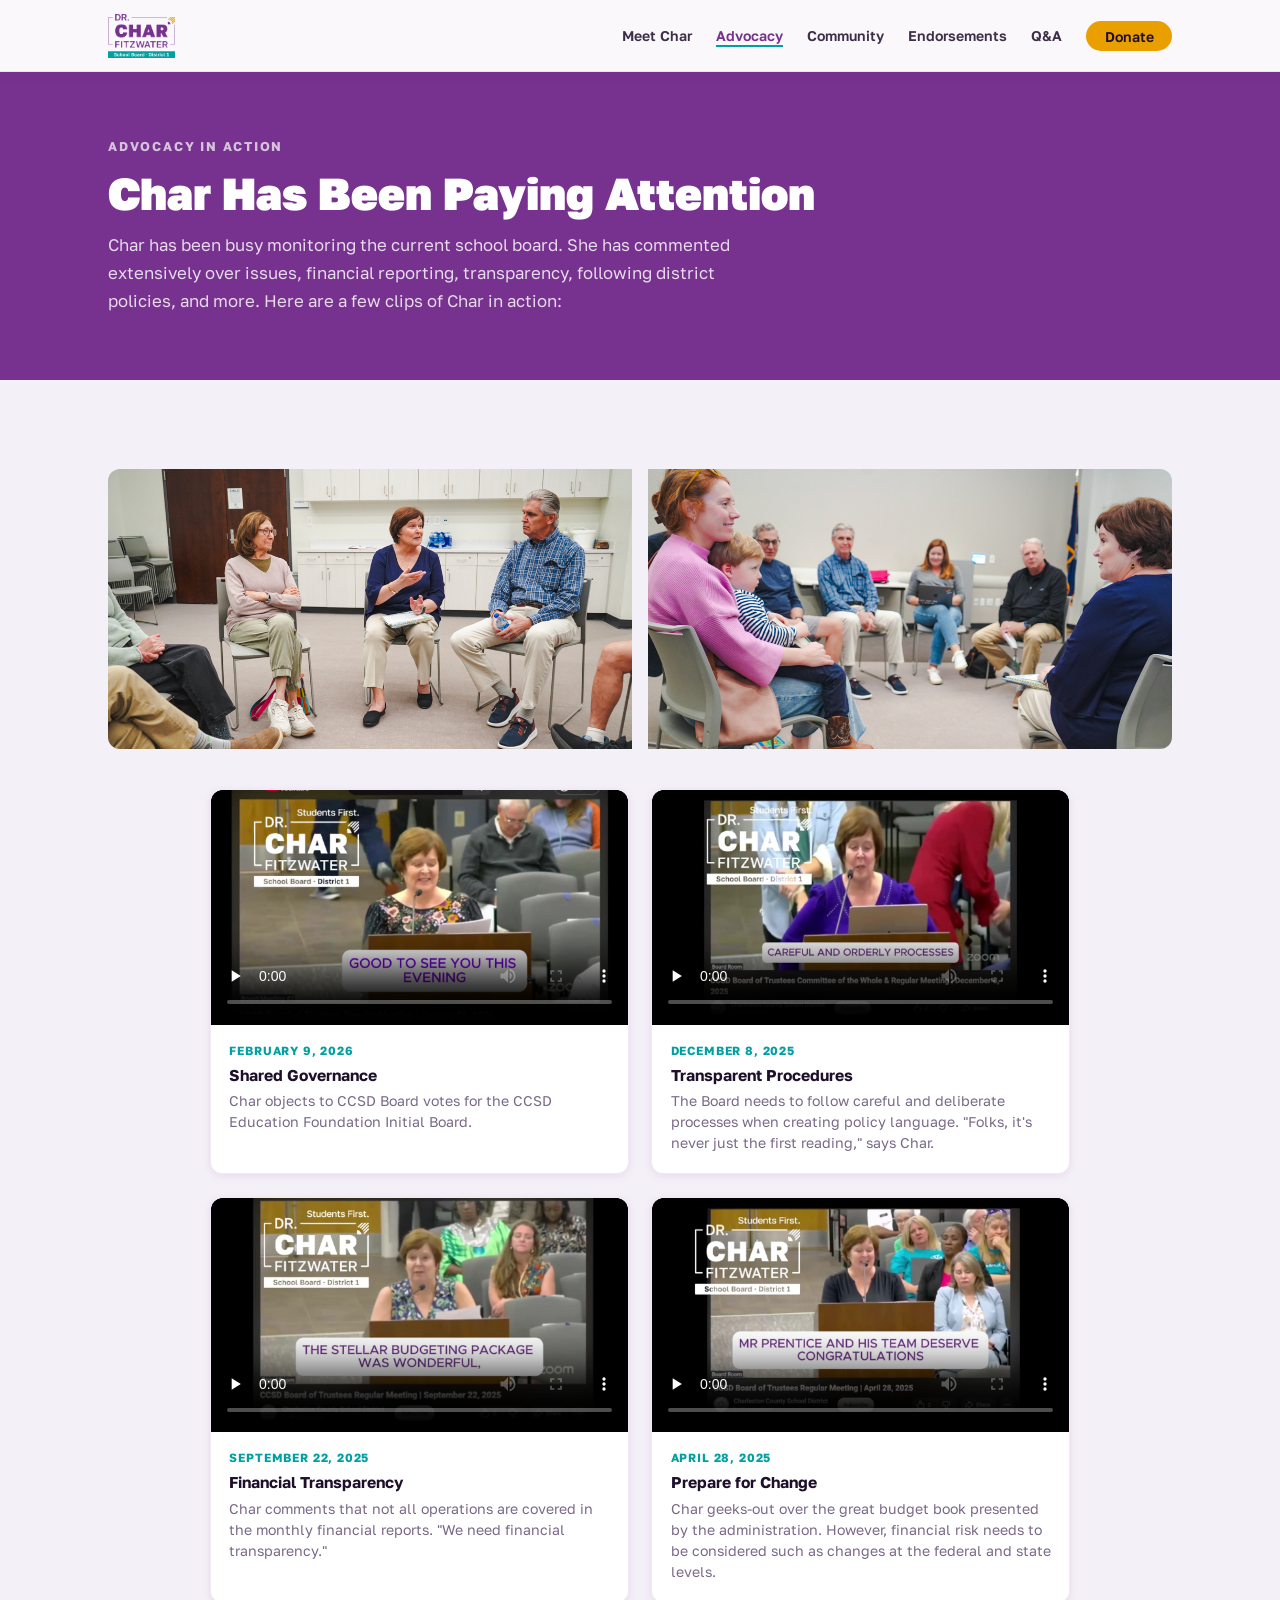
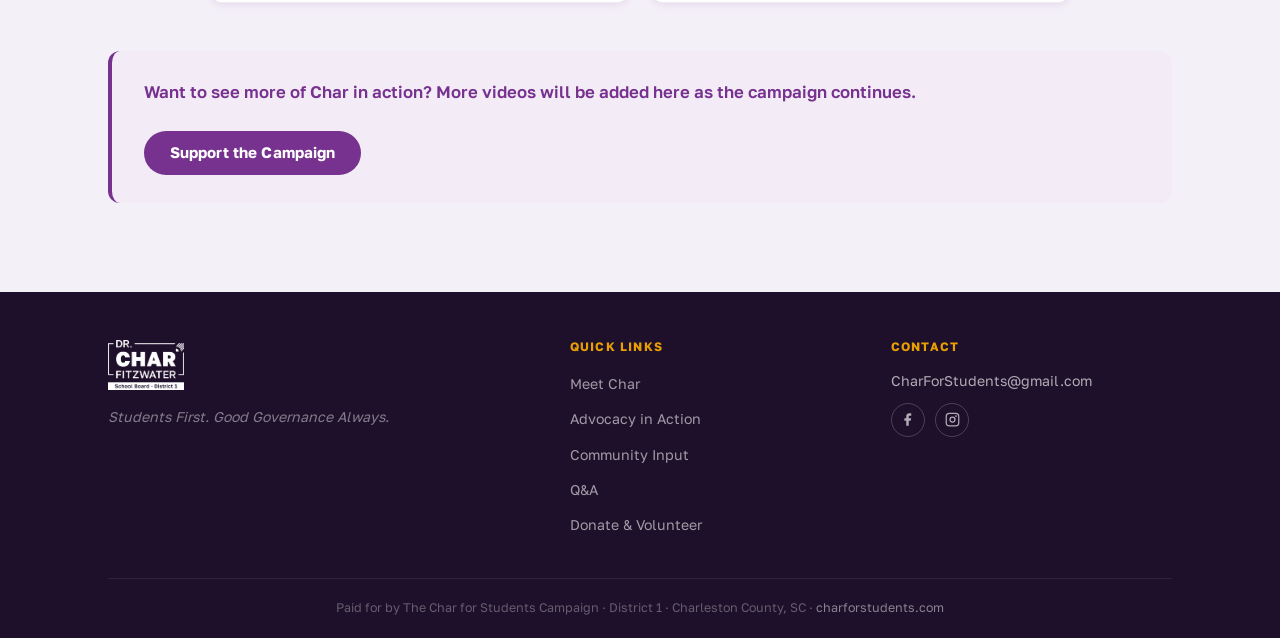
==== advocacy.html @ f9c02b59 "update" ====
<!DOCTYPE html>
<html lang="en">
<head>
  <meta charset="UTF-8">
  <meta name="viewport" content="width=device-width, initial-scale=1.0">
  <title>Advocacy in Action | Char Fitzwater for CCSD District 1</title>
  <meta name="description" content="Watch Char Fitzwater, Ph.D. advocate for good governance, financial transparency, and district policy at Charleston County School District board meetings. Video clips from 2025–2026.">
  <meta name="keywords" content="Char Fitzwater advocacy, CCSD school board meetings, Charleston County school board, school board governance, financial transparency CCSD">
  <meta name="author" content="Char Fitzwater for CCSD School Board">
  <meta name="robots" content="index, follow">
  <link rel="canonical" href="https://charforstudents.com/advocacy.html">

  <!-- Open Graph -->
  <meta property="og:type" content="website">
  <meta property="og:url" content="https://charforstudents.com/advocacy.html">
  <meta property="og:title" content="Advocacy in Action | Char Fitzwater for CCSD District 1">
  <meta property="og:description" content="Watch Char Fitzwater, Ph.D. advocate for good governance, financial transparency, and district policy at CCSD school board meetings.">
  <meta property="og:image" content="https://charforstudents.com/Assets/og-image.png">
  <meta property="og:image:width" content="1200">
  <meta property="og:image:height" content="630">
  <meta property="og:image:alt" content="Char Fitzwater, Ph.D. — Students First. Good Governance Always. CCSD District 1">
  <meta property="og:locale" content="en_US">
  <meta property="og:site_name" content="Char Fitzwater for CCSD School Board">

  <!-- Twitter Card -->
  <meta name="twitter:card" content="summary_large_image">
  <meta name="twitter:title" content="Advocacy in Action | Char Fitzwater for CCSD District 1">
  <meta name="twitter:description" content="Watch Char Fitzwater, Ph.D. advocate for good governance, financial transparency, and district policy at CCSD school board meetings.">
  <meta name="twitter:image" content="https://charforstudents.com/Assets/og-image.png">
  <meta name="twitter:image:alt" content="Char Fitzwater, Ph.D. — Students First. Good Governance Always. CCSD District 1">

  <link rel="icon" type="image/png" href="Assets/Char%20Fitzwater%20Logo%20Assets/For%20Digital/Icon%20Assets/Char%20Fitzwater-Icon-RGB.png">
  <link rel="apple-touch-icon" href="Assets/Char%20Fitzwater%20Logo%20Assets/For%20Digital/Icon%20Assets/Char%20Fitzwater-Icon-RGB.png">

  <link rel="preconnect" href="https://fonts.googleapis.com">
  <link rel="preconnect" href="https://fonts.gstatic.com" crossorigin>
  <link href="https://fonts.googleapis.com/css2?family=Golos+Text:wght@400;500;600;700;800;900&display=swap" rel="stylesheet">

  <link rel="stylesheet" href="css/styles.css?v=8">

  <!-- Structured Data: BreadcrumbList + Person reference + ItemList of advocacy events -->
  <script type="application/ld+json">
  {
    "@context": "https://schema.org",
    "@graph": [
      {
        "@type": "BreadcrumbList",
        "itemListElement": [
          {
            "@type": "ListItem",
            "position": 1,
            "name": "Home",
            "item": "https://charforstudents.com"
          },
          {
            "@type": "ListItem",
            "position": 2,
            "name": "Advocacy in Action",
            "item": "https://charforstudents.com/advocacy.html"
          }
        ]
      },
      {
        "@type": "WebPage",
        "@id": "https://charforstudents.com/advocacy.html",
        "url": "https://charforstudents.com/advocacy.html",
        "name": "Advocacy in Action | Char Fitzwater for CCSD District 1",
        "description": "Video clips of Char Fitzwater, Ph.D. advocating for good governance, financial transparency, and district policy at Charleston County School District board meetings.",
        "about": { "@id": "https://charforstudents.com/#char-fitzwater" },
        "isPartOf": { "@id": "https://charforstudents.com/#website" }
      },
      {
        "@type": "ItemList",
        "name": "Char Fitzwater's Advocacy at CCSD Board Meetings",
        "description": "A collection of Char Fitzwater's public comments and advocacy at Charleston County School District board meetings.",
        "numberOfItems": 4,
        "itemListElement": [
          {
            "@type": "ListItem",
            "position": 1,
            "item": {
              "@type": "Event",
              "name": "Shared Governance — CCSD Board Meeting",
              "description": "Char Fitzwater objects to CCSD Board votes for the CCSD Education Foundation Initial Board.",
              "startDate": "2026-02-09",
              "location": {
                "@type": "Place",
                "name": "Charleston County School District Board Meeting",
                "address": { "@type": "PostalAddress", "addressLocality": "Charleston", "addressRegion": "SC" }
              },
              "performer": { "@id": "https://charforstudents.com/#char-fitzwater" }
            }
          },
          {
            "@type": "ListItem",
            "position": 2,
            "item": {
              "@type": "Event",
              "name": "Follow Transparent Procedures — CCSD Board Meeting",
              "description": "Char Fitzwater addresses the Board on the need to follow careful and deliberate processes when creating policy language.",
              "startDate": "2025-12-08",
              "location": {
                "@type": "Place",
                "name": "Charleston County School District Board Meeting",
                "address": { "@type": "PostalAddress", "addressLocality": "Charleston", "addressRegion": "SC" }
              },
              "performer": { "@id": "https://charforstudents.com/#char-fitzwater" }
            }
          },
          {
            "@type": "ListItem",
            "position": 3,
            "item": {
              "@type": "Event",
              "name": "Financial Transparency — CCSD Board Meeting",
              "description": "Char Fitzwater comments that not all operations are covered in the monthly financial reports and calls for financial transparency.",
              "startDate": "2025-09-22",
              "location": {
                "@type": "Place",
                "name": "Charleston County School District Board Meeting",
                "address": { "@type": "PostalAddress", "addressLocality": "Charleston", "addressRegion": "SC" }
              },
              "performer": { "@id": "https://charforstudents.com/#char-fitzwater" }
            }
          },
          {
            "@type": "ListItem",
            "position": 4,
            "item": {
              "@type": "Event",
              "name": "Prepare for Change — CCSD Board Meeting",
              "description": "Char Fitzwater praises the budget book but flags financial risk from changes at the federal and state levels.",
              "startDate": "2025-04-28",
              "location": {
                "@type": "Place",
                "name": "Charleston County School District Board Meeting",
                "address": { "@type": "PostalAddress", "addressLocality": "Charleston", "addressRegion": "SC" }
              },
              "performer": { "@id": "https://charforstudents.com/#char-fitzwater" }
            }
          }
        ]
      }
    ]
  }
  </script>
</head>
<body>

  <!-- ======================================================
       NAVIGATION
  ====================================================== -->
  <nav id="navbar">
    <div class="nav-container">
      <a href="index.html" class="nav-logo">
        <img
          src="Assets/Char%20Fitzwater%20Logo%20Assets/For%20Digital/School%20Board%20Logo/Char%20Fitzwater-School%20Board%20Logo-RGB.png"
          alt="Char Fitzwater for School Board">
      </a>
      <button class="hamburger" id="hamburger" aria-label="Open navigation menu" aria-expanded="false">
        <span></span><span></span><span></span>
      </button>
      <ul class="nav-links" id="navLinks" role="list">
        <li><a href="index.html#meet-char">Meet Char</a></li>
        <li><a href="advocacy.html" class="nav-active">Advocacy</a></li>
        <li><a href="index.html#community">Community</a></li>
        <li><a href="endorsements.html">Endorsements</a></li>
        <li><a href="index.html#faq">Q&amp;A</a></li>
        <li><a href="index.html#donate" class="nav-donate-btn">Donate</a></li>
      </ul>
    </div>
  </nav>

  <main id="main-content">

  <!-- ======================================================
       PAGE HEADER
  ====================================================== -->
  <div class="page-header bg-purple">
    <div class="container">
      <p class="section-eyebrow eyebrow-light">Advocacy in Action</p>
      <h1 class="page-header-title">Char Has Been Paying Attention</h1>
      <p class="page-header-sub">Char has been busy monitoring the current school board. She has
        commented extensively over issues, financial reporting, transparency, following district
        policies, and more. Here are a few clips of Char in action:</p>
    </div>
  </div>

  <!-- ======================================================
       VIDEO GRID
  ====================================================== -->
  <section class="section bg-light">
    <div class="container">

      <!-- Community photo strip -->
      <div class="advocacy-photo-strip">
        <figure class="advocacy-photo">
          <img src="Assets/Char_Fitz_Library-46_websize.jpg"
            alt="Char Fitzwater speaking at a community listening session">
        </figure>
        <figure class="advocacy-photo">
          <img src="Assets/Char_Fitz_Library-2_websize.jpg"
            alt="Char Fitzwater listening to a parent and child at a community event">
        </figure>
      </div>

      <div class="video-grid video-grid-page video-grid-2col">

        <!-- Video 1 -->
        <div class="video-card">
          <video class="video-player"
            src="Assets/videos/shared-governance.mp4"
            poster="Assets/videos/shared-governance-thumb.jpg"
            controls preload="none">
            Your browser does not support the video tag.
          </video>
          <div class="video-info video-info-light">
            <span class="video-date">February 9, 2026</span>
            <h3>Shared Governance</h3>
            <p>Char objects to CCSD Board votes for the CCSD Education Foundation Initial Board.</p>
          </div>
        </div>

        <!-- Video 2 -->
        <div class="video-card">
          <video class="video-player"
            src="Assets/videos/transparent-procedures.mp4"
            poster="Assets/videos/transparent-procedures-thumb.jpg"
            controls preload="none">
            Your browser does not support the video tag.
          </video>
          <div class="video-info video-info-light">
            <span class="video-date">December 8, 2025</span>
            <h3>Transparent Procedures</h3>
            <p>The Board needs to follow careful and deliberate processes when creating policy
              language. "Folks, it's never just the first reading," says Char.</p>
          </div>
        </div>

        <!-- Video 3 -->
        <div class="video-card">
          <video class="video-player"
            src="Assets/videos/financial-transparency.mp4"
            poster="Assets/videos/financial-transparency-thumb.jpg"
            controls preload="none">
            Your browser does not support the video tag.
          </video>
          <div class="video-info video-info-light">
            <span class="video-date">September 22, 2025</span>
            <h3>Financial Transparency</h3>
            <p>Char comments that not all operations are covered in the monthly financial reports.
              "We need financial transparency."</p>
          </div>
        </div>

        <!-- Video 4 -->
        <div class="video-card">
          <video class="video-player"
            src="Assets/videos/prepare-for-change.mp4"
            poster="Assets/videos/prepare-for-change-thumb.jpg"
            controls preload="none">
            Your browser does not support the video tag.
          </video>
          <div class="video-info video-info-light">
            <span class="video-date">April 28, 2025</span>
            <h3>Prepare for Change</h3>
            <p>Char geeks-out over the great budget book presented by the administration. However,
              financial risk needs to be considered such as changes at the federal and state
              levels.</p>
          </div>
        </div>

      </div><!-- /.video-grid -->

      <div class="page-cta-strip">
        <p>Want to see more of Char in action? More videos will be added here as the campaign
          continues.</p>
        <a href="index.html#donate" class="btn btn-purple">Support the Campaign</a>
      </div>

    </div>
  </section>

  </main><!-- /#main-content -->

  <!-- ======================================================
       FOOTER
  ====================================================== -->
  <footer class="site-footer">
    <div class="container">
      <div class="footer-grid">
        <div class="footer-brand">
          <img
            src="Assets/Char%20Fitzwater%20Logo%20Assets/For%20Digital/School%20Board%20Logo/Char%20Fitzwater-School%20Board%20Logo-RGB-Reverse.png"
            alt="Char Fitzwater for School Board"
            class="footer-logo">
          <p class="footer-tagline">Students First. Good Governance Always.</p>
        </div>
        <nav class="footer-nav" aria-label="Footer navigation">
          <h4>Quick Links</h4>
          <ul role="list">
            <li><a href="index.html#meet-char">Meet Char</a></li>
            <li><a href="advocacy.html">Advocacy in Action</a></li>
            <li><a href="index.html#community">Community Input</a></li>
            <li><a href="index.html#faq">Q&amp;A</a></li>
            <li><a href="index.html#donate">Donate &amp; Volunteer</a></li>
          </ul>
        </nav>
        <div class="footer-contact">
          <h4>Contact</h4>
          <p><a href="mailto:CharForStudents@gmail.com">CharForStudents@gmail.com</a></p>
          <div class="social-row">
            <a href="https://www.facebook.com/CharFitzwaterForStudents"
              class="social-link" aria-label="Facebook" target="_blank" rel="noopener">
              <svg viewBox="0 0 24 24" fill="currentColor"><path d="M18 2h-3a5 5 0 00-5 5v3H7v4h3v8h4v-8h3l1-4h-4V7a1 1 0 011-1h3z"/></svg>
            </a>
            <a href="https://www.instagram.com/CharForStudents"
              class="social-link" aria-label="Instagram" target="_blank" rel="noopener">
              <svg viewBox="0 0 24 24" fill="none" stroke="currentColor" stroke-width="2"><rect x="2" y="2" width="20" height="20" rx="5"/><circle cx="12" cy="12" r="4"/><circle cx="17.5" cy="6.5" r=".5" fill="currentColor"/></svg>
            </a>
          </div>
        </div>
      </div>
      <div class="footer-legal">
        <p>Paid for by The Char for Students Campaign &middot; District 1 &middot;
          Charleston County, SC &middot;
          <a href="https://charforstudents.com">charforstudents.com</a></p>
      </div>
    </div>
  </footer>

  <script src="js/script.js?v=3" defer></script>
</body>
</html>
---- css/styles.css ----
/* ==========================================================================
   CHAR FITZWATER FOR CCSD SCHOOL BOARD — STYLESHEET
   Brand: Purple #76328e | Lavender #bd9bcd | Teal #00a0a2 | Gold #e99f00
   Font: Golos Text
   ========================================================================== */

/* --------------------------------------------------------------------------
   CSS Custom Properties
   -------------------------------------------------------------------------- */
:root {
  --purple:       #76328e;
  --purple-dark:  #55206e;
  --purple-light: #f3ecf7;
  --lavender:     #bd9bcd;
  --teal:         #00a0a2;
  --teal-dark:    #007e80;
  --teal-light:   #e6f7f7;
  --gold:         #e99f00;
  --gold-dark:    #c78600;
  --gold-light:   #fff8e6;
  --white:        #ffffff;
  --off-white:    #faf9fb;
  --light-gray:   #f4f0f8;
  --mid-gray:     #8a7a96;
  --text-dark:    #1e0f2a;
  --text-body:    #3d2e4a;
  --text-muted:   #7a6888;

  --font-main:   'Golos Text', system-ui, -apple-system, sans-serif;

  --nav-h:        72px;
  --radius-sm:    6px;
  --radius-md:    12px;
  --radius-lg:    20px;
  --shadow-sm:    0 2px 8px rgba(118, 50, 142, .10);
  --shadow-md:    0 6px 24px rgba(118, 50, 142, .14);
  --shadow-lg:    0 16px 48px rgba(118, 50, 142, .18);
  --transition:   .25s ease;
}

/* --------------------------------------------------------------------------
   Reset & Base
   -------------------------------------------------------------------------- */
*, *::before, *::after { box-sizing: border-box; margin: 0; padding: 0; }

html {
  scroll-behavior: smooth;
  scroll-padding-top: var(--nav-h);
}

body {
  font-family: var(--font-main);
  font-size: 17px;
  line-height: 1.65;
  color: var(--text-body);
  background: var(--white);
  -webkit-font-smoothing: antialiased;
}

img { display: block; max-width: 100%; height: auto; }
a { color: inherit; text-decoration: none; }
ul { list-style: none; }
button { cursor: pointer; border: none; background: none; font-family: inherit; }

/* --------------------------------------------------------------------------
   Typography
   -------------------------------------------------------------------------- */
h1, h2, h3, h4 {
  font-family: var(--font-main);
  color: var(--text-dark);
  line-height: 1.2;
  font-weight: 800;
}
h1 { font-size: clamp(2rem, 4.5vw, 3.2rem); }
h2 { font-size: clamp(1.7rem, 3vw, 2.4rem); font-weight: 700; }
h3 { font-size: 1.25rem; font-weight: 700; }
h4 { font-size: 1.05rem; font-weight: 700; }
p  { margin-bottom: .9rem; }
p:last-child { margin-bottom: 0; }

/* --------------------------------------------------------------------------
   Layout
   -------------------------------------------------------------------------- */
.container {
  max-width: 1160px;
  margin: 0 auto;
  padding: 0 clamp(20px, 4vw, 48px);
}
.container-narrow { max-width: 760px; }

.section { padding: clamp(60px, 7vw, 96px) 0; }
.bg-white  { background: var(--white); }
.bg-light  { background: var(--light-gray); }
.bg-purple { background: var(--purple); }
.bg-teal   { background: var(--teal); }

.section-eyebrow {
  font-size: .8rem;
  font-weight: 700;
  letter-spacing: .14em;
  text-transform: uppercase;
  color: var(--teal);
  margin-bottom: .6rem;
}
.eyebrow-light { color: rgba(255,255,255,.7); }

.section-title { margin-bottom: 1.1rem; }
.title-light   { color: var(--white); }

.section-intro {
  font-size: 1.05rem;
  color: var(--text-muted);
  max-width: 640px;
  margin-bottom: 2.5rem;
}
.intro-light { color: rgba(255,255,255,.8); }

/* --------------------------------------------------------------------------
   Buttons
   -------------------------------------------------------------------------- */
.btn {
  display: inline-block;
  padding: .7rem 1.6rem;
  border-radius: 50px;
  font-family: var(--font-main);
  font-size: .95rem;
  font-weight: 700;
  letter-spacing: .01em;
  transition: transform var(--transition), box-shadow var(--transition), background var(--transition);
  white-space: nowrap;
  line-height: 1.4;
}
.btn:hover { transform: translateY(-2px); box-shadow: var(--shadow-md); }
.btn:active { transform: translateY(0); }

.btn-purple { background: var(--purple); color: var(--white); }
.btn-purple:hover { background: var(--purple-dark); }
.btn-teal   { background: var(--teal); color: var(--white); }
.btn-teal:hover { background: var(--teal-dark); }
.btn-gold   { background: var(--gold); color: var(--text-dark); }
.btn-gold:hover { background: var(--gold-dark); color: var(--white); }
.btn-lg     { padding: .85rem 2rem; font-size: 1rem; }
.btn-full   { width: 100%; text-align: center; }

/* --------------------------------------------------------------------------
   Navigation
   -------------------------------------------------------------------------- */
#navbar {
  position: fixed;
  top: 0; left: 0; right: 0;
  z-index: 1000;
  height: var(--nav-h);
  background: rgba(255,255,255,.97);
  backdrop-filter: blur(8px);
  border-bottom: 1px solid rgba(118, 50, 142, .1);
  box-shadow: 0 2px 16px rgba(118, 50, 142, .06);
  transition: box-shadow var(--transition);
}
#navbar.scrolled { box-shadow: 0 4px 24px rgba(118, 50, 142, .14); }

.nav-container {
  max-width: 1160px;
  margin: 0 auto;
  padding: 0 clamp(20px, 4vw, 48px);
  height: 100%;
  display: flex;
  align-items: center;
  justify-content: space-between;
  gap: 1rem;
}
.nav-logo img { height: 44px; width: auto; }

.nav-links {
  display: flex;
  align-items: center;
  gap: 1.5rem;
}
.nav-links li a {
  font-size: .88rem;
  font-weight: 600;
  color: var(--text-body);
  transition: color var(--transition);
  position: relative;
}
.nav-links li a::after {
  content: '';
  position: absolute;
  bottom: -3px; left: 0; right: 0;
  height: 2px;
  background: var(--teal);
  transform: scaleX(0);
  transition: transform var(--transition);
}
.nav-links li a:hover, .nav-active { color: var(--purple) !important; }
.nav-links li a:hover::after, .nav-active::after { transform: scaleX(1) !important; }

.nav-donate-btn {
  background: var(--gold);
  color: var(--text-dark) !important;
  padding: .42rem 1.15rem;
  border-radius: 50px;
  font-weight: 700;
}
.nav-donate-btn::after { display: none !important; }
.nav-donate-btn:hover { background: var(--gold-dark) !important; color: var(--white) !important; }

/* Hamburger */
.hamburger {
  display: none;
  flex-direction: column;
  gap: 5px;
  width: 32px; padding: 4px;
}
.hamburger span {
  display: block; height: 2px;
  background: var(--purple); border-radius: 2px;
  transition: transform var(--transition), opacity var(--transition);
}
.hamburger[aria-expanded="true"] span:nth-child(1) { transform: translateY(7px) rotate(45deg); }
.hamburger[aria-expanded="true"] span:nth-child(2) { opacity: 0; }
.hamburger[aria-expanded="true"] span:nth-child(3) { transform: translateY(-7px) rotate(-45deg); }

/* --------------------------------------------------------------------------
   Hero
   -------------------------------------------------------------------------- */
.hero {
  min-height: 100svh;
  padding-top: var(--nav-h);
  background: var(--purple);
  background-image:
    radial-gradient(ellipse 70% 60% at 78% 55%, rgba(0,160,162,.22) 0%, transparent 60%),
    radial-gradient(ellipse 45% 70% at 5% 80%, rgba(233,159,0,.1) 0%, transparent 50%);
  display: flex;
  flex-direction: column;
  position: relative;
  overflow: hidden;
}

.hero-inner {
  flex: 1;
  max-width: 1160px;
  margin: 0 auto;
  padding: clamp(48px, 7vw, 80px) clamp(20px, 4vw, 48px);
  width: 100%;
  display: grid;
  grid-template-columns: 1fr minmax(280px, 400px);
  gap: clamp(36px, 5vw, 72px);
  align-items: center;
}

.hero-eyebrow {
  font-size: .78rem;
  font-weight: 700;
  letter-spacing: .14em;
  text-transform: uppercase;
  color: var(--gold);
  margin-bottom: .9rem;
}

.hero-name {
  color: var(--white);
  font-size: clamp(2.2rem, 4.5vw, 3.6rem);
  font-weight: 900;
  margin-bottom: .5rem;
  line-height: 1.1;
}

.hero-tagline {
  font-size: clamp(1rem, 2vw, 1.25rem);
  font-weight: 600;
  color: var(--lavender);
  margin-bottom: 1.75rem;
  letter-spacing: .01em;
}

/* Hero pillars — proper bullet list */
.hero-pillars {
  display: flex;
  flex-direction: column;
  gap: .65rem;
  margin-bottom: 2rem;
}
.hero-pillars li {
  display: flex;
  align-items: flex-start;
  gap: .65rem;
  font-size: .97rem;
  font-weight: 500;
  color: rgba(255,255,255,.9);
  line-height: 1.4;
}
.pillar-icon {
  flex-shrink: 0;
  width: 20px; height: 20px;
  margin-top: 1px;
  color: var(--gold);
}
.pillar-icon svg { width: 100%; height: 100%; }

.hero-ctas { display: flex; gap: 1rem; flex-wrap: wrap; }

/* Hero photo */
.hero-photo-wrap {
  position: relative;
  display: flex;
  align-items: flex-end;
  justify-content: center;
}
.hero-photo-frame {
  position: relative;
  z-index: 1;
  width: 100%;
  max-width: 360px;
  border-radius: var(--radius-lg);
  overflow: hidden;
  border: 3px solid rgba(255,255,255,.18);
  box-shadow: var(--shadow-lg);
}
.hero-photo-frame img {
  width: 100%;
  object-fit: cover;
  display: block;
}
.hero-icon-accent {
  position: absolute;
  bottom: -16px; right: -16px;
  width: 80px; height: 80px;
  z-index: 2;
  opacity: .85;
  filter: drop-shadow(0 4px 12px rgba(0,0,0,.3));
}
.hero-icon-accent img { width: 100%; height: 100%; object-fit: contain; }

/* Scroll hint */
.hero-scroll {
  display: flex;
  align-items: center;
  justify-content: center;
  padding: 1.25rem;
  color: rgba(255,255,255,.35);
  transition: color var(--transition);
  animation: bounce 2.5s ease-in-out infinite;
}
.hero-scroll:hover { color: rgba(255,255,255,.7); }
@keyframes bounce {
  0%, 100% { transform: translateY(0); }
  50%       { transform: translateY(6px); }
}

/* --------------------------------------------------------------------------
   Meet Char
   -------------------------------------------------------------------------- */
.meet-grid {
  display: grid;
  grid-template-columns: 360px 1fr;
  gap: clamp(28px, 4vw, 60px);
  align-items: start;
  margin-top: 2.5rem;
}

.meet-photos {
  display: flex;
  flex-direction: column;
  gap: 1rem;
  position: sticky;
  top: calc(var(--nav-h) + 20px);
}
.photo-main img, .photo-secondary img {
  width: 100%;
  border-radius: var(--radius-md);
  object-fit: cover;
  box-shadow: var(--shadow-md);
}
.photo-main figcaption {
  margin-top: .5rem;
  font-size: .84rem;
  color: var(--text-muted);
  font-style: italic;
  line-height: 1.45;
}
.photo-secondary img { max-height: 220px; }

.meet-bio { display: flex; flex-direction: column; gap: 2rem; }

.bio-block h3 {
  color: var(--purple);
  margin-bottom: .75rem;
  font-size: 1.15rem;
}
.bio-block p { color: var(--text-body); }

/* Credential cards */
.cred-grid { display: flex; flex-direction: column; gap: 1rem; }
.cred-card {
  background: var(--white);
  border-radius: var(--radius-md);
  padding: 1.4rem 1.5rem;
  display: grid;
  grid-template-columns: 44px 1fr;
  gap: .75rem 1rem;
  align-items: start;
  box-shadow: var(--shadow-sm);
  border-left: 3px solid var(--lavender);
  transition: box-shadow var(--transition), transform var(--transition);
}
.cred-card:hover { box-shadow: var(--shadow-md); transform: translateX(3px); }
.cred-icon { width: 44px; }
.cred-icon svg { width: 44px; height: 44px; }
.cred-card h4 { color: var(--purple); margin-bottom: .3rem; font-size: 1rem; }
.cred-card p  { font-size: .92rem; color: var(--text-body); line-height: 1.6; }

/* Stat callouts (left column of Meet Char) */
.meet-stats {
  display: flex;
  flex-direction: column;
  gap: .75rem;
  margin-top: 1.25rem;
}
.stat-pill {
  display: flex;
  align-items: center;
  gap: .75rem;
  background: var(--white);
  border-radius: 10px;
  padding: .7rem 1rem;
  box-shadow: var(--shadow-sm);
  border-left: 3px solid var(--gold);
}
.stat-pill .stat-num {
  font-size: 1.4rem;
  font-weight: 900;
  color: var(--purple);
  line-height: 1;
  white-space: nowrap;
}
.stat-pill .stat-label {
  font-size: .83rem;
  color: var(--text-body);
  line-height: 1.35;
}

/* Compact credential cards (bullet-point version) */
.cred-card-compact {
  background: var(--white);
  border-radius: var(--radius-md);
  padding: 1.25rem 1.4rem;
  display: grid;
  grid-template-columns: 38px 1fr;
  gap: .6rem 1rem;
  align-items: start;
  box-shadow: var(--shadow-sm);
  border-left: 3px solid var(--lavender);
  transition: box-shadow var(--transition), transform var(--transition);
}
.cred-card-compact:hover { box-shadow: var(--shadow-md); transform: translateX(3px); }
.cred-icon-sm { width: 38px; }
.cred-icon-sm svg { width: 38px; height: 38px; }
.cred-card-compact h4 { color: var(--purple); margin-bottom: .45rem; font-size: 1rem; }
.cred-card-compact ul {
  list-style: none;
  display: flex;
  flex-direction: column;
  gap: .3rem;
}
.cred-card-compact ul li {
  font-size: .88rem;
  color: var(--text-body);
  line-height: 1.45;
  padding-left: 1rem;
  position: relative;
}
.cred-card-compact ul li::before {
  content: '·';
  position: absolute;
  left: 0;
  color: var(--lavender);
  font-weight: 900;
}

/* Bold label above credential cards */
.cred-section-label {
  color: var(--purple);
  font-weight: 700;
  font-size: 1.1rem;
  margin-bottom: -1.25rem; /* counteracts meet-bio flex gap to keep label snug above cards */
}

/* Skills CTA block */
.skills-cta-block {
  background: var(--purple-light);
  border-radius: var(--radius-md);
  padding: 1.5rem 1.75rem;
  border-left: 4px solid var(--purple);
  display: flex;
  align-items: center;
  justify-content: space-between;
  gap: 1.5rem;
  flex-wrap: wrap;
}
.skills-cta-block p {
  font-size: 1.05rem;
  font-weight: 600;
  color: var(--purple);
  margin: 0;
}

/* --------------------------------------------------------------------------
   Community Input
   -------------------------------------------------------------------------- */
.survey-box {
  background: var(--white);
  border-radius: var(--radius-lg);
  padding: clamp(24px, 3.5vw, 44px);
  box-shadow: var(--shadow-md);
  display: grid;
  grid-template-columns: 1fr auto;
  gap: 2rem;
  align-items: center;
  margin-bottom: 3rem;
  border-top: 4px solid var(--teal);
}
.survey-text h3 { color: var(--purple); margin-bottom: .55rem; }
.survey-text p  { margin-bottom: 1.2rem; color: var(--text-body); }
.survey-note    { font-size: .82rem; color: var(--text-muted); margin-top: .4rem; font-style: italic; }
.survey-graphic { width: 180px; flex-shrink: 0; }
.survey-graphic img {
  width: 180px;
  height: 240px;
  object-fit: cover;
  object-position: top center;
  border-radius: var(--radius-md);
  box-shadow: var(--shadow-md);
}

/* Community event photo strip */
.community-photo-strip {
  display: grid;
  grid-template-columns: repeat(3, 1fr);
  gap: 1rem;
  margin-top: 2.5rem;
}
.community-photo img {
  width: 100%;
  height: 210px;
  object-fit: cover;
  object-position: center;
  border-radius: var(--radius-md);
  box-shadow: var(--shadow-sm);
  display: block;
}

/* Advocacy page photo strip */
.advocacy-photo-strip {
  display: grid;
  grid-template-columns: 1fr 1fr;
  gap: 1rem;
  margin-bottom: 2.5rem;
  border-radius: var(--radius-md);
  overflow: hidden;
}
.advocacy-photo { margin: 0; }
.advocacy-photo img {
  width: 100%;
  height: 280px;
  object-fit: cover;
  object-position: center 30%;
  display: block;
}

/* 2-column constrained grid for advocacy page (4 cards) */
.video-grid-2col {
  grid-template-columns: repeat(2, 1fr);
  max-width: 860px;
  margin-left: auto;
  margin-right: auto;
}

.testimonials-heading {
  font-size: .82rem;
  font-weight: 700;
  letter-spacing: .1em;
  text-transform: uppercase;
  color: var(--text-muted);
  margin-bottom: 1.1rem;
}
.testimonials-grid {
  display: grid;
  grid-template-columns: repeat(auto-fill, minmax(240px, 1fr));
  gap: 1.1rem;
}
.testimonial-card {
  background: var(--white);
  border-radius: var(--radius-md);
  padding: 1.4rem;
  box-shadow: var(--shadow-sm);
}
.testimonial-card.is-placeholder {
  background: var(--off-white);
  border: 1.5px dashed var(--lavender);
}
.quote-mark { width: 24px; height: auto; display: block; margin-bottom: .65rem; opacity: .45; }
.testimonial-card p { font-size: .93rem; color: var(--text-body); margin-bottom: .65rem; }
.testimonial-attr { font-size: .8rem; font-weight: 700; color: var(--text-muted); margin-bottom: 0 !important; }

/* --------------------------------------------------------------------------
   Donate & Volunteer
   -------------------------------------------------------------------------- */
.donate-grid {
  display: grid;
  grid-template-columns: 1fr 1fr;
  gap: 1.5rem;
  margin-bottom: 1.75rem;
}
.action-card {
  background: var(--white);
  border-radius: var(--radius-md);
  padding: 1.75rem;
  box-shadow: var(--shadow-sm);
}
.action-card h3 { color: var(--purple); margin-bottom: .5rem; }
.action-card > p { color: var(--text-body); margin-bottom: 1.4rem; }
.donate-card    { border-top: 4px solid var(--gold); }
.donate-disclaimer {
  margin-top: 1rem;
  font-size: .78rem;
  color: var(--text-muted);
  line-height: 1.5;
  text-align: center;
}
.volunteer-card { border-top: 4px solid var(--teal); }

.fundhero-embed {
  /* Live embed — no decorative border needed */
  border-radius: var(--radius-sm);
  overflow: hidden;
}
.fundhero-embed iframe {
  display: block;
  width: 100%;
}
.cc-form-embed {
  background: var(--teal-light);
  border: 1.5px dashed var(--teal);
  border-radius: var(--radius-sm);
  padding: 1.5rem;
  text-align: center;
}
.embed-placeholder-note { font-size: .84rem; color: var(--text-muted); margin-bottom: 1rem; }
.embed-placeholder-note code { background: rgba(0,0,0,.06); padding: .1rem .3rem; border-radius: 3px; }

/* Placeholder form styles (will be replaced by CC embed) */
.campaign-form { display: flex; flex-direction: column; gap: .85rem; }
.form-row { display: flex; flex-direction: column; gap: .3rem; }
.form-row label { font-size: .86rem; font-weight: 700; color: var(--text-dark); }
.optional { font-weight: 400; color: var(--text-muted); }
.form-row input, .form-row textarea {
  padding: .65rem .9rem;
  border: 1.5px solid rgba(118, 50, 142, .2);
  border-radius: var(--radius-sm);
  font-family: var(--font-main);
  font-size: .93rem;
  color: var(--text-dark);
  background: var(--white);
  transition: border-color var(--transition), box-shadow var(--transition);
  resize: vertical;
}
.form-row input:focus, .form-row textarea:focus {
  outline: none;
  border-color: var(--purple);
  box-shadow: 0 0 0 3px rgba(118, 50, 142, .1);
}
.form-row textarea { min-height: 80px; }

/* Email strip */
.email-strip {
  background: rgba(255,255,255,.1);
  border: 1px solid rgba(255,255,255,.2);
  border-radius: var(--radius-md);
  padding: 1rem 1.5rem;
  display: flex;
  flex-direction: column;
  align-items: center;
  text-align: center;
  gap: 0.75rem;
}
.email-strip-text h3 { color: var(--white); margin-bottom: .2rem; font-size: 1.1rem; }
.email-strip-text p  { color: rgba(255,255,255,.7); font-size: .93rem; }
.email-strip-form {
  display: flex;
  gap: .65rem;
  flex-wrap: wrap;
  flex: 1;
  min-width: 260px;
}
.email-strip-form input {
  flex: 1; min-width: 200px;
  padding: .65rem 1rem;
  border: 1.5px solid rgba(255,255,255,.25);
  border-radius: 50px;
  font-family: var(--font-main);
  font-size: .93rem;
  color: var(--text-dark);
  background: var(--white);
  transition: border-color var(--transition), box-shadow var(--transition);
}
.email-strip-form input:focus {
  outline: none;
  border-color: var(--gold);
  box-shadow: 0 0 0 3px rgba(233,159,0,.2);
}

/* --------------------------------------------------------------------------
   Q&A Accordion
   -------------------------------------------------------------------------- */
.accordion { display: flex; flex-direction: column; gap: .65rem; margin-top: 1.75rem; }
.accordion-item {
  border: 1.5px solid rgba(118, 50, 142, .15);
  border-radius: var(--radius-md);
  background: var(--white);
  overflow: hidden;
  transition: border-color var(--transition), box-shadow var(--transition);
}
.accordion-item:has(.accordion-btn[aria-expanded="true"]) {
  border-color: var(--purple);
  box-shadow: var(--shadow-sm);
}
.accordion-btn {
  width: 100%;
  display: flex;
  justify-content: space-between;
  align-items: center;
  gap: 1rem;
  padding: 1.15rem 1.4rem;
  text-align: left;
  font-size: .97rem;
  font-weight: 700;
  color: var(--text-dark);
  background: var(--white);
  transition: background var(--transition), color var(--transition);
}
.accordion-btn:hover { background: var(--purple-light); color: var(--purple); }
.accordion-btn[aria-expanded="true"] { background: var(--purple); color: var(--white); }

.acc-icon {
  flex-shrink: 0;
  width: 22px; height: 22px;
  border-radius: 50%;
  border: 2px solid currentColor;
  display: flex; align-items: center; justify-content: center;
  font-size: .85rem;
  transition: transform var(--transition);
}
.acc-icon::before { content: '+'; line-height: 1; }
.accordion-btn[aria-expanded="true"] .acc-icon { transform: rotate(45deg); }

.accordion-panel {
  padding: 1.2rem 1.4rem 1.4rem;
  color: var(--text-body);
  line-height: 1.7;
  border-top: 1px solid rgba(118, 50, 142, .08);
}
.accordion-panel p + p { margin-top: .7rem; }
.accordion-panel[hidden] { display: none; }

/* --------------------------------------------------------------------------
   Page Header (inner pages)
   -------------------------------------------------------------------------- */
.page-header {
  padding-top: calc(var(--nav-h) + clamp(40px, 5vw, 64px));
  padding-bottom: clamp(40px, 5vw, 64px);
}
.page-header-title {
  color: var(--white);
  font-size: clamp(1.8rem, 3.5vw, 2.8rem);
  font-weight: 900;
  margin-bottom: .75rem;
}
.page-header-sub {
  color: rgba(255,255,255,.82);
  font-size: 1.05rem;
  max-width: 660px;
  line-height: 1.65;
}

/* --------------------------------------------------------------------------
   Video Grid (shared across home & advocacy page)
   -------------------------------------------------------------------------- */
.video-grid {
  display: grid;
  grid-template-columns: repeat(auto-fill, minmax(280px, 1fr));
  gap: 1.4rem;
}
.video-player {
  width: 100%;
  display: block;
  background: #000;
  border-radius: var(--radius-md) var(--radius-md) 0 0;
}
.video-grid-page {
  /* On the dedicated advocacy page, cards have light backgrounds */
}

.video-card {
  background: rgba(255,255,255,.06);
  border: 1px solid rgba(255,255,255,.12);
  border-radius: var(--radius-md);
  overflow: hidden;
  transition: transform var(--transition), box-shadow var(--transition), background var(--transition);
}
/* Light-background version for advocacy.html */
.video-grid-page .video-card {
  background: var(--white);
  border: 1px solid rgba(118, 50, 142, .1);
  box-shadow: var(--shadow-sm);
}
.video-card:hover { transform: translateY(-4px); box-shadow: var(--shadow-md); }
.video-grid-page .video-card:hover { box-shadow: var(--shadow-md); }

.video-thumb {
  position: relative;
  aspect-ratio: 16 / 9;
  overflow: hidden;
  background: var(--purple-dark);
}
.video-thumb-img { width: 100%; height: 100%; object-fit: cover; filter: brightness(.7); }
.video-thumb-placeholder { background: linear-gradient(135deg, var(--purple-dark), #3a1a56); }
.video-grid-page .video-thumb-placeholder { background: linear-gradient(135deg, #ede5f4, #c9b0dc); }

.video-overlay {
  position: absolute; inset: 0;
  display: flex; flex-direction: column;
  align-items: center; justify-content: center;
  gap: .55rem;
}
.play-btn {
  width: 50px; height: 50px;
  background: rgba(233,159,0,.9);
  border-radius: 50%;
  display: flex; align-items: center; justify-content: center;
  transition: transform var(--transition), background var(--transition);
}
.play-btn svg { width: 20px; height: 20px; fill: #fff; margin-left: 3px; }
.video-card:hover .play-btn { transform: scale(1.08); background: var(--gold); }
.video-badge {
  background: rgba(0,0,0,.5);
  color: rgba(255,255,255,.8);
  font-size: .73rem;
  font-weight: 700;
  padding: .18rem .6rem;
  border-radius: 50px;
  letter-spacing: .04em;
}

.video-info { padding: 1rem 1.15rem 1.25rem; }
.video-info-light .video-date { color: var(--teal); }
.video-date {
  font-size: .74rem;
  font-weight: 700;
  letter-spacing: .07em;
  text-transform: uppercase;
  color: var(--gold);
  display: block;
  margin-bottom: .35rem;
}
.video-info h3, .video-info h4 {
  font-size: .98rem;
  margin-bottom: .35rem;
}
.video-info h3 { color: var(--text-dark); }
.video-info h4 { color: var(--white); }
.video-info p { font-size: .88rem; line-height: 1.5; }
.video-info-light p { color: var(--text-muted); }
.video-info:not(.video-info-light) p { color: rgba(255,255,255,.72); }

/* --------------------------------------------------------------------------
   Endorsements page
   -------------------------------------------------------------------------- */
.endorsements-section-title {
  font-size: 1.05rem;
  font-weight: 700;
  letter-spacing: .08em;
  text-transform: uppercase;
  color: var(--text-muted);
  margin-bottom: 1.25rem;
}
.endorsement-quotes-grid {
  display: grid;
  grid-template-columns: repeat(auto-fill, minmax(260px, 1fr));
  gap: 1.25rem;
  margin-bottom: 0;
}
.endorsement-quote-card {
  background: var(--white);
  border-radius: var(--radius-md);
  padding: 1.6rem;
  box-shadow: var(--shadow-sm);
  display: flex;
  flex-direction: column;
  gap: .5rem;
}
.endorsement-quote-card.is-placeholder {
  border: 1.5px dashed var(--lavender);
  background: var(--off-white);
}
.endorsement-quote-text {
  font-size: 1rem;
  color: var(--text-body);
  line-height: 1.6;
  font-style: italic;
  flex: 1;
}
.endorser-info { margin-top: auto; padding-top: .75rem; border-top: 1px solid var(--light-gray); }
.endorser-name { font-weight: 700; color: var(--purple); font-size: .95rem; margin-bottom: .1rem; }
.endorser-role { font-size: .82rem; color: var(--text-muted); }

/* --------------------------------------------------------------------------
   Page CTA strip
   -------------------------------------------------------------------------- */
.page-cta-strip {
  margin-top: 3rem;
  background: var(--purple-light);
  border-radius: var(--radius-md);
  padding: 1.75rem 2rem;
  display: flex;
  align-items: center;
  justify-content: space-between;
  gap: 1.5rem;
  flex-wrap: wrap;
  border-left: 4px solid var(--purple);
}
.page-cta-strip p { font-size: 1.05rem; font-weight: 600; color: var(--purple); margin: 0; }

/* --------------------------------------------------------------------------
   Footer
   -------------------------------------------------------------------------- */
.site-footer {
  background: var(--text-dark);
  color: rgba(255,255,255,.7);
  padding: 3rem 0 0;
}
.footer-grid {
  display: grid;
  grid-template-columns: 1.5fr 1fr 1fr;
  gap: 2.5rem;
  padding-bottom: 2.5rem;
  border-bottom: 1px solid rgba(255,255,255,.08);
}
.footer-logo {
  height: 50px; width: auto;
  margin-bottom: .9rem;
  filter: brightness(0) invert(1);
}
.footer-tagline { font-size: .88rem; font-style: italic; color: rgba(255,255,255,.45); }

.footer-nav h4, .footer-contact h4 {
  font-size: .76rem;
  font-weight: 700;
  letter-spacing: .1em;
  text-transform: uppercase;
  color: var(--gold);
  margin-bottom: .9rem;
}
.footer-nav ul { display: flex; flex-direction: column; gap: .45rem; }
.footer-nav ul li a { font-size: .88rem; color: rgba(255,255,255,.58); transition: color var(--transition); }
.footer-nav ul li a:hover { color: var(--white); }
.footer-contact p { font-size: .88rem; margin-bottom: .65rem; }
.footer-contact a { color: rgba(255,255,255,.65); transition: color var(--transition); }
.footer-contact a:hover { color: var(--white); }

.social-row { display: flex; gap: .65rem; margin-top: .4rem; }
.social-link {
  width: 34px; height: 34px;
  border-radius: 50%;
  border: 1px solid rgba(255,255,255,.2);
  display: flex; align-items: center; justify-content: center;
  color: rgba(255,255,255,.6);
  transition: color var(--transition), border-color var(--transition), background var(--transition);
}
.social-link svg { width: 15px; height: 15px; }
.social-link:hover { color: var(--white); border-color: var(--white); background: rgba(255,255,255,.08); }

.footer-legal { padding: 1.2rem 0; text-align: center; }
.footer-legal p { font-size: .78rem; color: rgba(255,255,255,.32); }
.footer-legal a { color: rgba(255,255,255,.48); transition: color var(--transition); }
.footer-legal a:hover { color: rgba(255,255,255,.75); }

/* --------------------------------------------------------------------------
   Responsive
   -------------------------------------------------------------------------- */
@media (min-width: 861px) {
  /* On desktop, let the photo fill the full hero height instead of
     floating centered in a sea of purple */
  .hero-inner {
    align-items: stretch;
    grid-template-columns: 1fr minmax(340px, 480px);
  }
  .hero-text {
    display: flex;
    flex-direction: column;
    justify-content: center;
  }
  .hero-photo-wrap {
    align-items: stretch;
  }
  .hero-photo-frame {
    max-width: none;
    height: 100%;
    min-height: 460px;
  }
  .hero-photo-frame img {
    height: 100%;
    object-fit: cover;
    object-position: top center;
  }
}

@media (max-width: 1024px) {
  .meet-grid { grid-template-columns: 300px 1fr; }
}

@media (max-width: 860px) {
  /* Nav mobile */
  .hamburger { display: flex; }
  .nav-links {
    /* Absolute (not fixed) — backdrop-filter on #navbar would contain
       fixed children, so we stay absolute and inherit the navbar's own
       fixed position. top:100% places the dropdown right below the bar. */
    position: absolute;
    top: 100%; left: 0; right: 0;
    z-index: 999;
    background: var(--white);
    flex-direction: column; align-items: stretch;
    gap: 0; padding: .75rem 0 1.25rem;
    box-shadow: var(--shadow-md);
    border-top: 2px solid var(--purple-light);
    /* Hide reliably — no percentage-based transforms that depend on
       the element having a known height before first open */
    visibility: hidden;
    opacity: 0;
    pointer-events: none;
    transform: translateY(-8px);
    transition: visibility 0s linear .25s,
                opacity .25s ease,
                transform .25s ease;
  }
  .nav-links.is-open {
    visibility: visible;
    opacity: 1;
    pointer-events: auto;
    transform: translateY(0);
    /* Visibility snaps visible instantly; opacity/transform animate in */
    transition: visibility 0s linear,
                opacity .25s ease,
                transform .25s ease;
  }
  .nav-links li a { display: block; padding: .7rem 1.5rem; border-bottom: 1px solid var(--light-gray); font-size: .95rem; }
  .nav-links li a::after { display: none; }
  .nav-donate-btn { margin: .65rem 1.5rem 0; text-align: center; display: block; }

  /* Hero */
  .hero-inner { grid-template-columns: 1fr; text-align: center; }
  .hero-pillars { align-items: flex-start; }
  .hero-pillars li { text-align: left; }
  .hero-ctas { justify-content: center; }
  .hero-photo-wrap { order: -1; }
  .hero-photo-frame { max-width: 260px; margin: 0 auto; }
  .hero-icon-accent { display: none; }

  /* Meet Char */
  .meet-grid { grid-template-columns: 1fr; }
  .meet-photos { position: static; flex-direction: row; align-items: flex-start; }
  .photo-main { flex: 1.3; }
  .photo-secondary { flex: 1; }
  .photo-main img { max-height: 220px; object-position: center 20%; }
  .photo-secondary img { max-height: 180px; }

  /* Community photo strip */
  .community-photo-strip { grid-template-columns: 1fr 1fr; }

  /* Advocacy photo strip + 2col grid */
  .advocacy-photo img { height: 200px; }
  .video-grid-2col { grid-template-columns: 1fr 1fr; }

  /* Donate grid */
  .donate-grid { grid-template-columns: 1fr; }

  /* Footer */
  .footer-grid { grid-template-columns: 1fr 1fr; }
  .footer-brand { grid-column: 1 / -1; }

  /* Survey */
  .survey-box { grid-template-columns: 1fr; }
  .survey-graphic { display: none; }
}

@media (max-width: 600px) {
  .hero-pillars { gap: .5rem; }
  .meet-photos { flex-direction: column; }
  .photo-main img { max-height: 220px; object-position: center 20%; }
  .photo-secondary img { max-height: 200px; }
  .skills-cta-block { flex-direction: column; align-items: flex-start; }
  .email-strip { flex-direction: column; align-items: flex-start; gap: .9rem; }
  .email-strip-form { width: 100%; }
  .footer-grid { grid-template-columns: 1fr; }
  .page-cta-strip { flex-direction: column; align-items: flex-start; }
  .community-photo-strip { grid-template-columns: 1fr; }
  .advocacy-photo-strip { display: none; }
  .video-grid-2col { grid-template-columns: 1fr; }
}

/* --------------------------------------------------------------------------
   Constant Contact widget overrides
   -------------------------------------------------------------------------- */
/* Override CC's default green with campaign colors */
.ctct-form-defaults .ctct-form-button,
.ctct-inline-form .ctct-form-button,
.ctct-form-embed .ctct-form-button {
  background-color: var(--teal) !important;
  border-color: var(--teal) !important;
}
.ctct-form-defaults .ctct-form-button:hover,
.ctct-inline-form .ctct-form-button:hover {
  background-color: var(--purple) !important;
  border-color: var(--purple) !important;
}
/* Remove CC's green background from form wrapper */
.ctct-form-defaults,
.ctct-form-wrapper,
.ctct-inline-form > div {
  background-color: transparent !important;
  background: transparent !important;
}

/* Volunteer card — hide CC form's internal title/description (card already has them) */
.volunteer-card .ctct-form-defaults h2,
.volunteer-card .ctct-form-defaults .ctct-form-description,
.volunteer-card .ctct-form-defaults p.ctct-form-text {
  display: none !important;
}
/* Tighten gap between volunteer card intro text and the CC form */
.volunteer-card > p { margin-bottom: 0.5rem !important; }

/* Email strip — constrain CC form, hide its built-in header/description */
.email-strip .ctct-inline-form {
  width: 100%;
  max-width: 420px;
}
.email-strip .ctct-form-defaults .ctct-form-header,
.email-strip .ctct-form-defaults .ctct-form-description,
.email-strip .ctct-form-defaults h2,
.email-strip .ctct-form-defaults p:not(.ctct-form-field) {
  display: none !important;
}

/* --------------------------------------------------------------------------
   Event Popup
   -------------------------------------------------------------------------- */
.event-popup-overlay {
  position: fixed;
  inset: 0;
  z-index: 2000;
  background: rgba(30, 15, 42, .6);
  backdrop-filter: blur(4px);
  display: flex;
  align-items: center;
  justify-content: center;
  padding: 1.25rem;
  opacity: 0;
  transition: opacity .3s ease;
}
.event-popup-overlay:not([hidden]) {
  opacity: 1;
}
.event-popup-overlay[hidden] {
  display: none;
}

.event-popup-card {
  background: var(--white);
  border-radius: var(--radius-lg);
  padding: 2rem 1.75rem 1.75rem;
  max-width: 400px;
  width: 100%;
  position: relative;
  box-shadow: var(--shadow-lg), 0 0 0 4px rgba(233,159,0,.18);
  border-top: 5px solid var(--gold);
  transform: translateY(12px);
  transition: transform .3s ease;
}
.event-popup-overlay:not([hidden]) .event-popup-card {
  transform: translateY(0);
}

.event-popup-close {
  position: absolute;
  top: .9rem; right: .9rem;
  width: 32px; height: 32px;
  border-radius: 50%;
  background: var(--light-gray);
  border: none;
  cursor: pointer;
  display: flex; align-items: center; justify-content: center;
  color: var(--text-muted);
  transition: background var(--transition), color var(--transition);
}
.event-popup-close:hover { background: var(--lavender); color: var(--white); }
.event-popup-close svg { width: 14px; height: 14px; }

.event-popup-eyebrow {
  font-size: .72rem;
  font-weight: 700;
  letter-spacing: .12em;
  text-transform: uppercase;
  color: var(--teal);
  margin-bottom: .4rem;
}

.event-popup-title {
  font-size: 1.45rem;
  font-weight: 800;
  color: var(--text-dark);
  margin-bottom: 1.1rem;
  line-height: 1.2;
  padding-right: 2rem;
}

.event-popup-details {
  display: flex;
  flex-direction: column;
  gap: .6rem;
  margin-bottom: 1.4rem;
}

.event-detail-row {
  display: flex;
  align-items: center;
  gap: .65rem;
  font-size: .92rem;
  color: var(--text-body);
}
.event-detail-row svg {
  flex-shrink: 0;
  width: 17px; height: 17px;
  color: var(--purple);
}

.event-popup-cta {
  display: block;
  text-align: center;
  margin-bottom: .85rem;
}

.event-popup-note {
  font-size: .8rem;
  color: var(--text-muted);
  text-align: center;
  margin: 0;
  line-height: 1.5;
}

/* --------------------------------------------------------------------------
   A11y & Reduced motion
   -------------------------------------------------------------------------- */
:focus-visible {
  outline: 3px solid var(--gold);
  outline-offset: 3px;
  border-radius: 3px;
}
@media (prefers-reduced-motion: reduce) {
  *, *::before, *::after { animation-duration: .01ms !important; transition-duration: .01ms !important; }
  html { scroll-behavior: auto; }
}
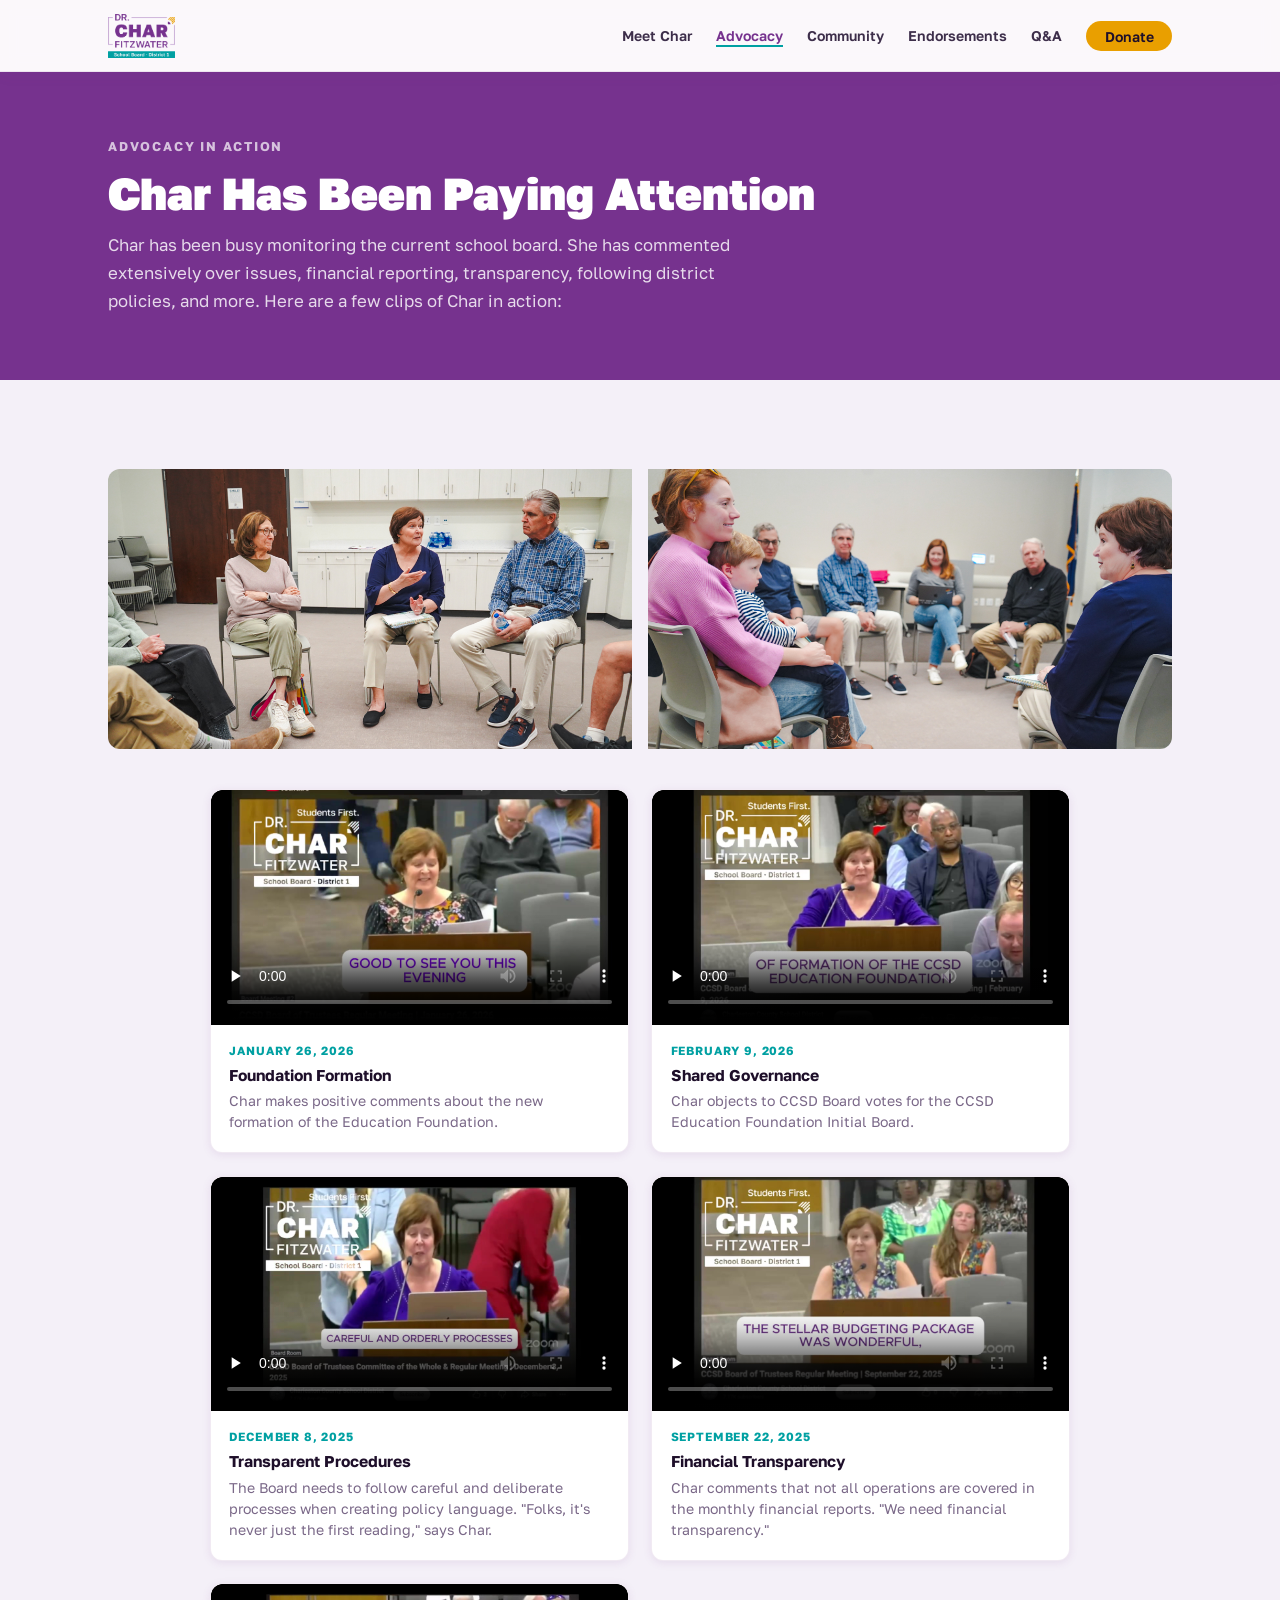
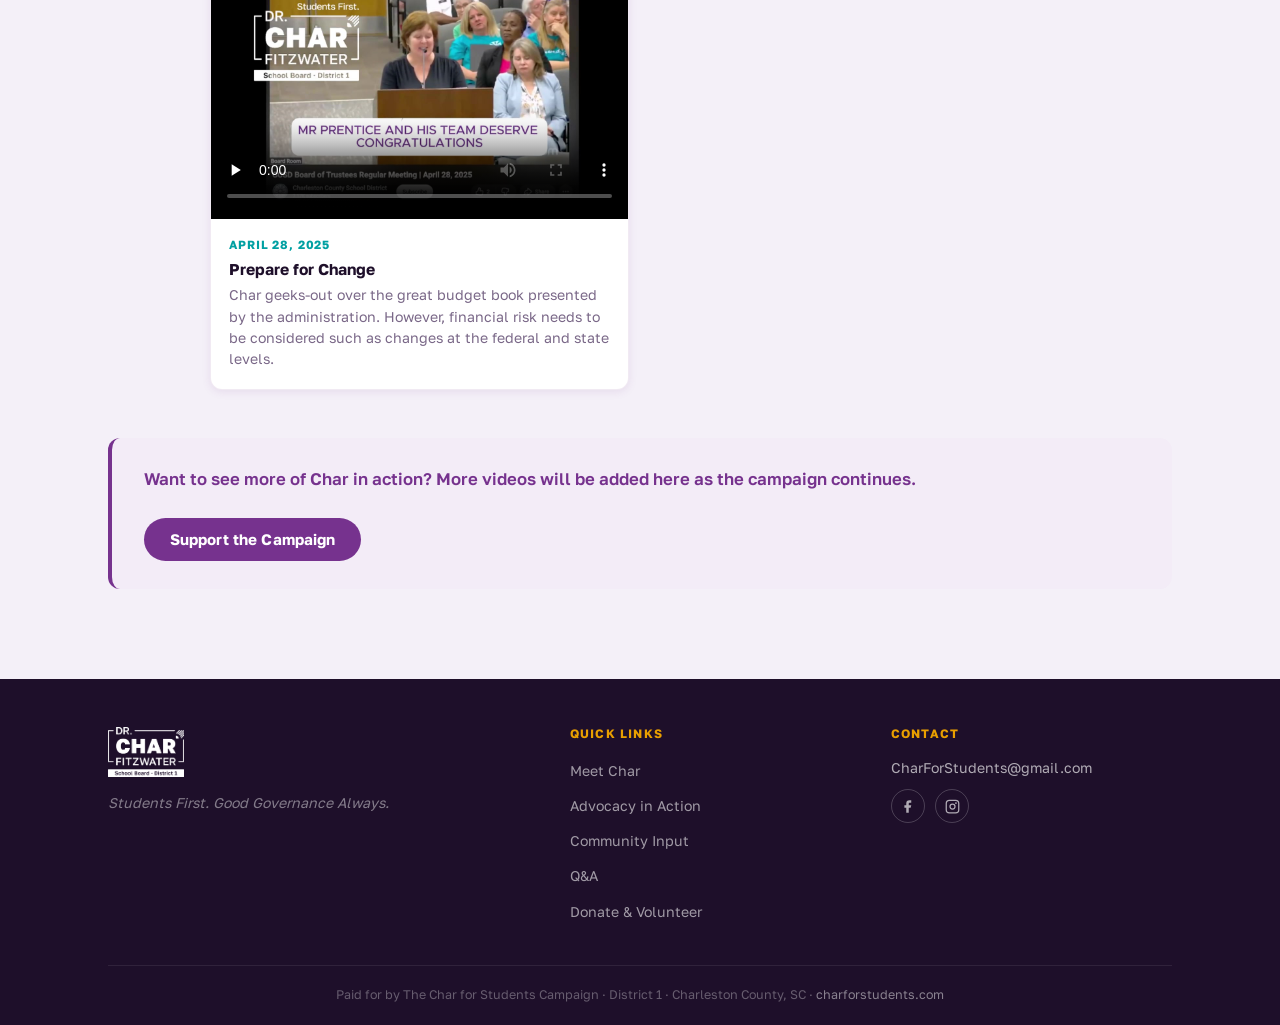
==== commit 62922456: "update" ====
--- a/advocacy.html
+++ b/advocacy.html
@@ -73,11 +73,27 @@
         "@type": "ItemList",
         "name": "Char Fitzwater's Advocacy at CCSD Board Meetings",
         "description": "A collection of Char Fitzwater's public comments and advocacy at Charleston County School District board meetings.",
-        "numberOfItems": 4,
+        "numberOfItems": 5,
         "itemListElement": [
           {
             "@type": "ListItem",
             "position": 1,
+            "item": {
+              "@type": "Event",
+              "name": "Foundation Formation — CCSD Board Meeting",
+              "description": "Char Fitzwater makes positive comments about the new formation of the Education Foundation.",
+              "startDate": "2026-01-26",
+              "location": {
+                "@type": "Place",
+                "name": "Charleston County School District Board Meeting",
+                "address": { "@type": "PostalAddress", "addressLocality": "Charleston", "addressRegion": "SC" }
+              },
+              "performer": { "@id": "https://charforstudents.com/#char-fitzwater" }
+            }
+          },
+          {
+            "@type": "ListItem",
+            "position": 2,
             "item": {
               "@type": "Event",
               "name": "Shared Governance — CCSD Board Meeting",
@@ -93,7 +109,7 @@
           },
           {
             "@type": "ListItem",
-            "position": 2,
+            "position": 3,
             "item": {
               "@type": "Event",
               "name": "Follow Transparent Procedures — CCSD Board Meeting",
@@ -109,7 +125,7 @@
           },
           {
             "@type": "ListItem",
-            "position": 3,
+            "position": 4,
             "item": {
               "@type": "Event",
               "name": "Financial Transparency — CCSD Board Meeting",
@@ -125,7 +141,7 @@
           },
           {
             "@type": "ListItem",
-            "position": 4,
+            "position": 5,
             "item": {
               "@type": "Event",
               "name": "Prepare for Change — CCSD Board Meeting",
@@ -206,11 +222,26 @@
 
       <div class="video-grid video-grid-page video-grid-2col">
 
-        <!-- Video 1 -->
+        <!-- Video 1 — January -->
         <div class="video-card">
           <video class="video-player"
             src="Assets/videos/shared-governance.mp4"
             poster="Assets/videos/shared-governance-thumb.jpg"
+            controls preload="none">
+            Your browser does not support the video tag.
+          </video>
+          <div class="video-info video-info-light">
+            <span class="video-date">January 26, 2026</span>
+            <h3>Foundation Formation</h3>
+            <p>Char makes positive comments about the new formation of the Education Foundation.</p>
+          </div>
+        </div>
+
+        <!-- Video 2 — February -->
+        <div class="video-card">
+          <video class="video-player"
+            src="Assets/videos/feb-school-board-meeting.mp4"
+            poster="Assets/videos/feb-school-board-meeting-thumb.jpg"
             controls preload="none">
             Your browser does not support the video tag.
           </video>
@@ -221,7 +252,7 @@
           </div>
         </div>
 
-        <!-- Video 2 -->
+        <!-- Video 3 -->
         <div class="video-card">
           <video class="video-player"
             src="Assets/videos/transparent-procedures.mp4"
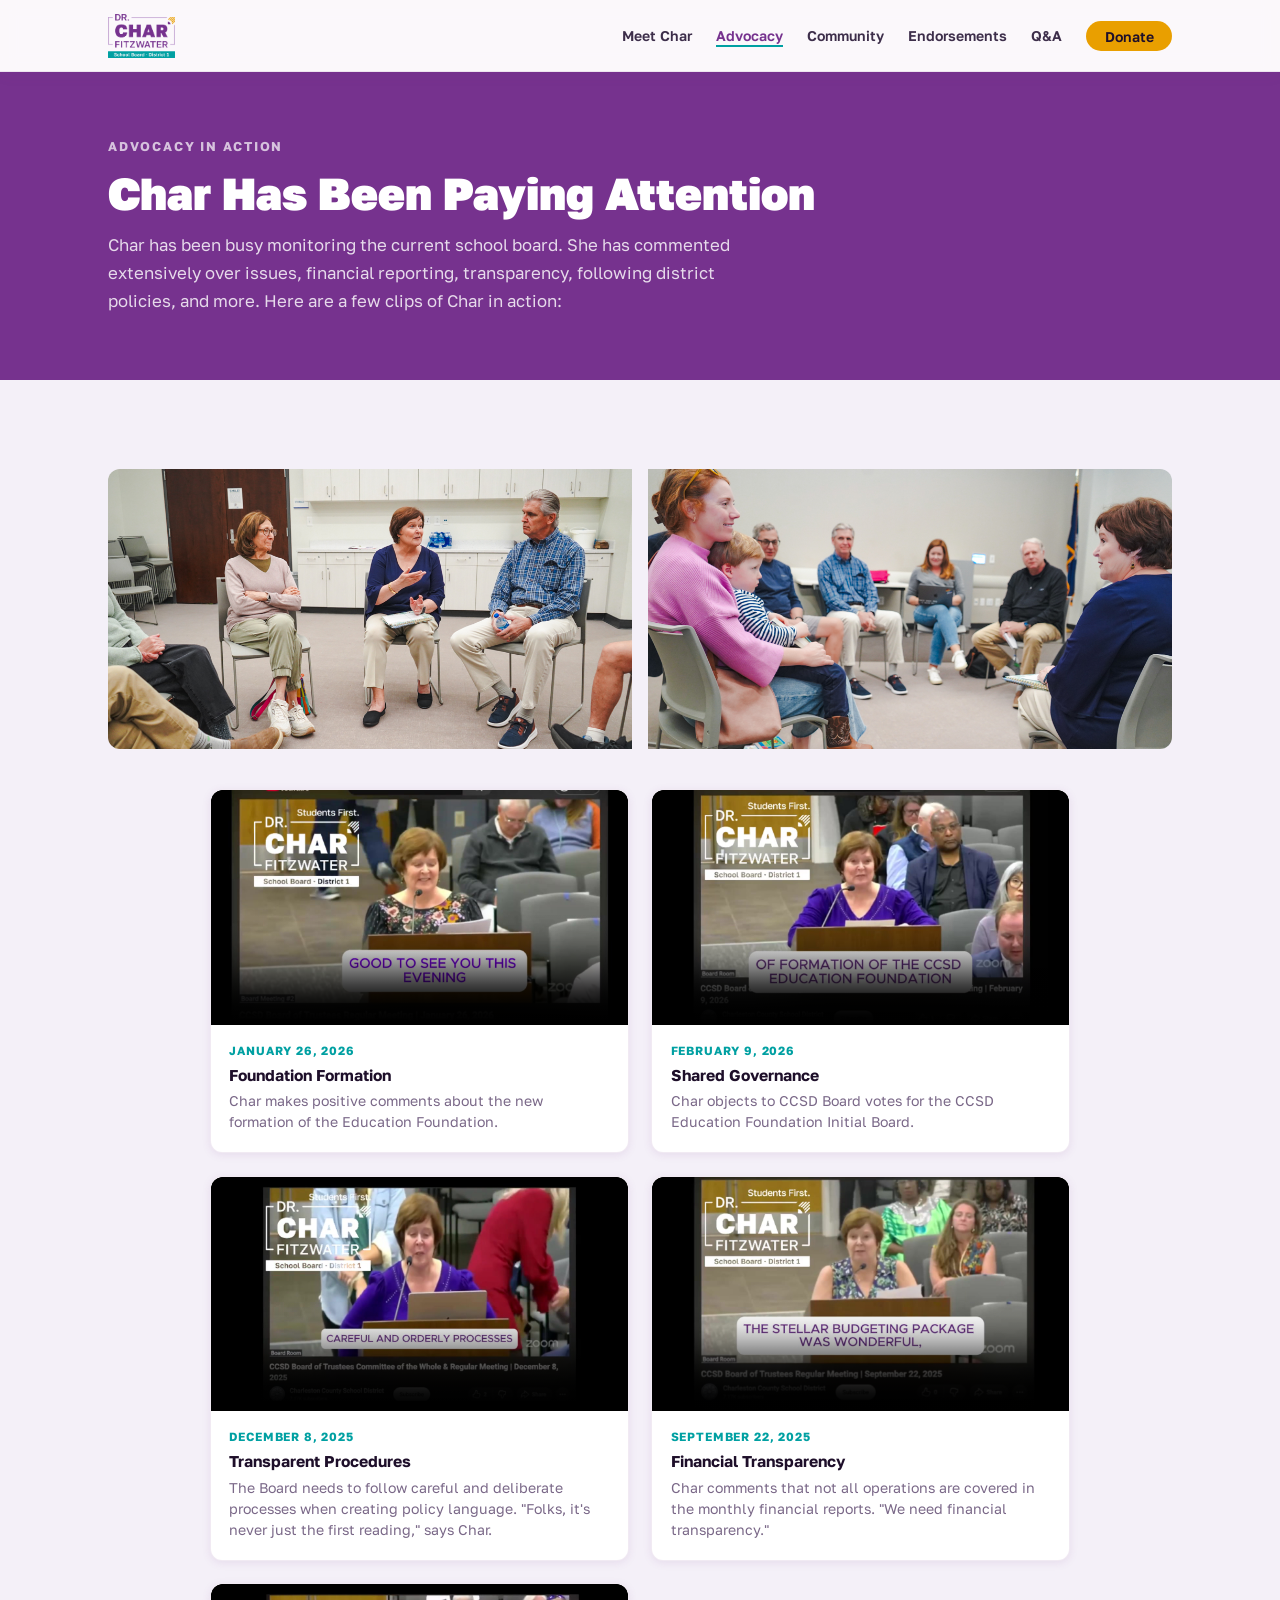
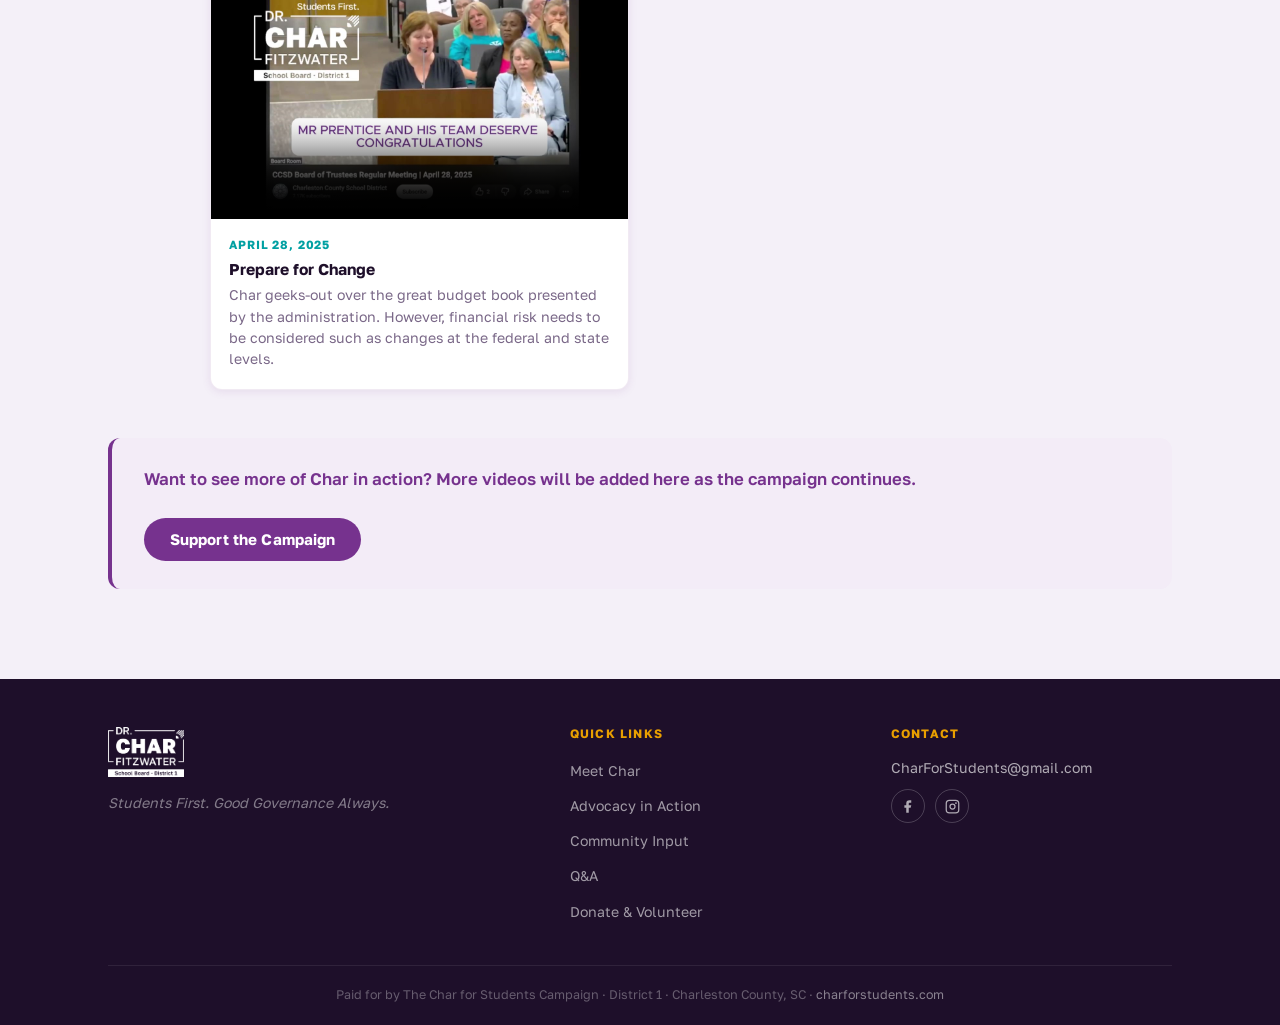
==== commit 5ba1fe67: "update" ====
--- a/advocacy.html
+++ b/advocacy.html
@@ -36,7 +36,7 @@
   <link rel="preconnect" href="https://fonts.gstatic.com" crossorigin>
   <link href="https://fonts.googleapis.com/css2?family=Golos+Text:wght@400;500;600;700;800;900&display=swap" rel="stylesheet">
 
-  <link rel="stylesheet" href="css/styles.css?v=8">
+  <link rel="stylesheet" href="css/styles.css?v=9">
 
   <!-- Structured Data: BreadcrumbList + Person reference + ItemList of advocacy events -->
   <script type="application/ld+json">
--- a/css/styles.css
+++ b/css/styles.css
@@ -1104,6 +1104,7 @@
   .footer-grid { grid-template-columns: 1fr; }
   .page-cta-strip { flex-direction: column; align-items: flex-start; }
   .community-photo-strip { grid-template-columns: 1fr; }
+  .advocacy-cta-inner { flex-direction: column; align-items: flex-start; }
   .advocacy-photo-strip { display: none; }
   .video-grid-2col { grid-template-columns: 1fr; }
 }
@@ -1150,6 +1151,37 @@
 .email-strip .ctct-form-defaults h2,
 .email-strip .ctct-form-defaults p:not(.ctct-form-field) {
   display: none !important;
+}
+
+/* --------------------------------------------------------------------------
+   Advocacy CTA Strip (home page, between Meet Char and Community Input)
+   -------------------------------------------------------------------------- */
+.advocacy-cta-strip {
+  background: var(--purple);
+  background-image: radial-gradient(ellipse 80% 120% at 100% 50%, rgba(0,160,162,.2) 0%, transparent 60%);
+  padding: 1.75rem 0;
+}
+.advocacy-cta-inner {
+  display: flex;
+  align-items: center;
+  justify-content: space-between;
+  gap: 1.5rem;
+  flex-wrap: wrap;
+}
+.advocacy-cta-eyebrow {
+  font-size: .72rem;
+  font-weight: 700;
+  letter-spacing: .12em;
+  text-transform: uppercase;
+  color: var(--lavender);
+  margin-bottom: .25rem;
+}
+.advocacy-cta-headline {
+  font-size: 1.05rem;
+  font-weight: 700;
+  color: var(--white);
+  margin: 0;
+  line-height: 1.4;
 }
 
 /* --------------------------------------------------------------------------
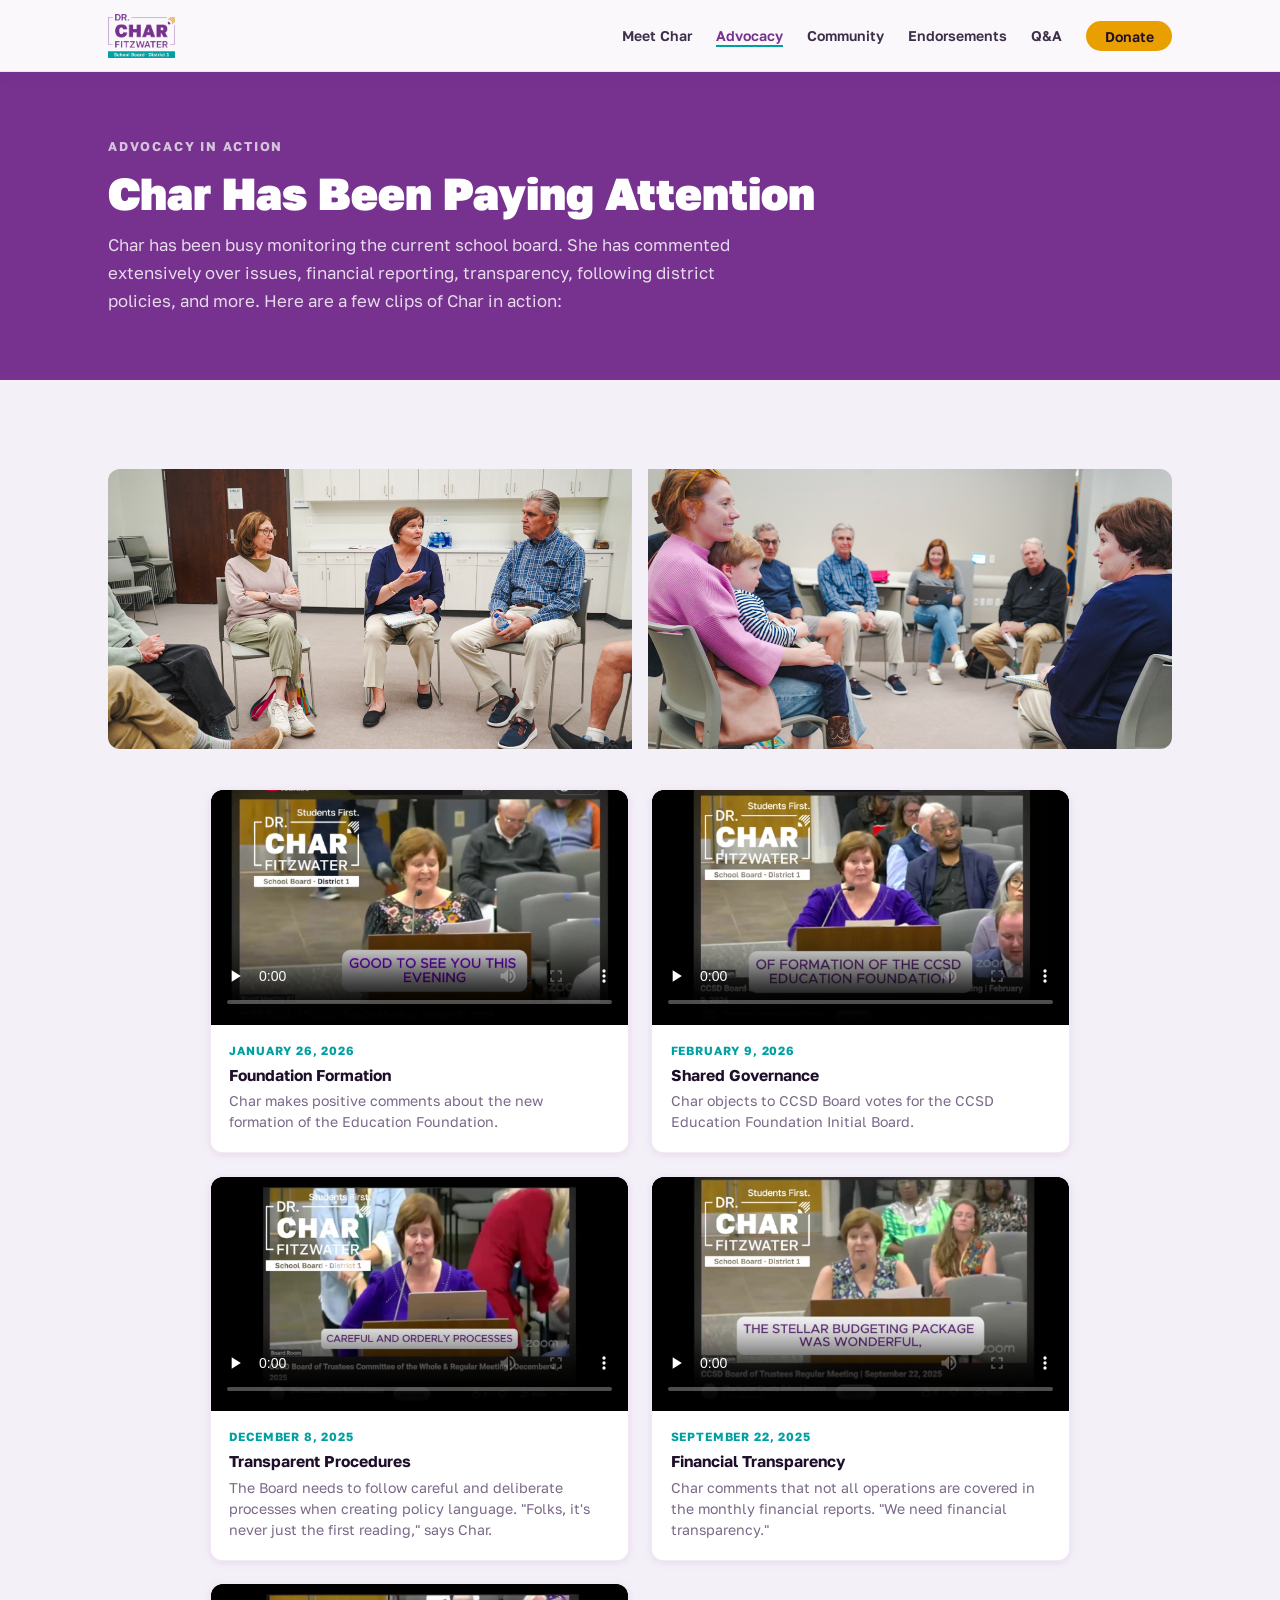
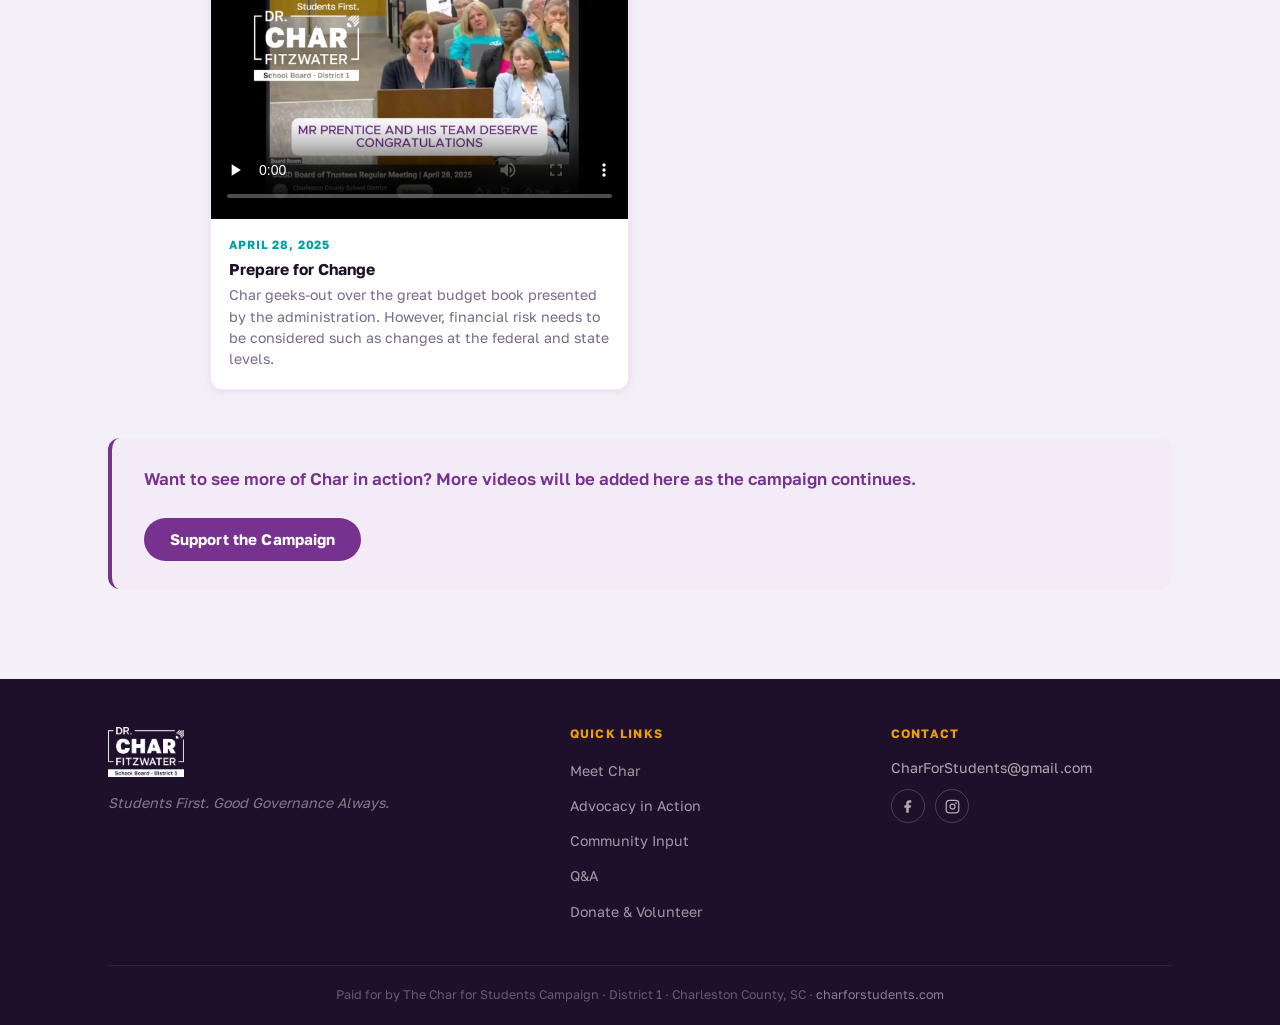
==== commit 43d49149: "update" ====
--- a/advocacy.html
+++ b/advocacy.html
@@ -36,7 +36,7 @@
   <link rel="preconnect" href="https://fonts.gstatic.com" crossorigin>
   <link href="https://fonts.googleapis.com/css2?family=Golos+Text:wght@400;500;600;700;800;900&display=swap" rel="stylesheet">
 
-  <link rel="stylesheet" href="css/styles.css?v=9">
+  <link rel="stylesheet" href="css/styles.css?v=10">
 
   <!-- Structured Data: BreadcrumbList + Person reference + ItemList of advocacy events -->
   <script type="application/ld+json">
@@ -360,6 +360,6 @@
     </div>
   </footer>
 
-  <script src="js/script.js?v=3" defer></script>
+  <script src="js/script.js?v=4" defer></script>
 </body>
 </html>
--- a/css/styles.css
+++ b/css/styles.css
@@ -983,6 +983,33 @@
 .footer-legal p { font-size: .78rem; color: rgba(255,255,255,.32); }
 .footer-legal a { color: rgba(255,255,255,.48); transition: color var(--transition); }
 .footer-legal a:hover { color: rgba(255,255,255,.75); }
+
+
+/* --------------------------------------------------------------------------
+   Hero entrance animations + photo float
+   Opacity + translateY only — zero layout impact on any screen size
+   -------------------------------------------------------------------------- */
+@keyframes fadeUp {
+  from { opacity: 0; transform: translateY(22px); }
+  to   { opacity: 1; transform: translateY(0); }
+}
+@keyframes floatPhoto {
+  0%, 100% { transform: translateY(0); }
+  50%       { transform: translateY(-7px); }
+}
+
+/* Staggered entrance for hero text elements */
+.hero-eyebrow  { animation: fadeUp .6s ease both; animation-delay: .1s; }
+.hero-name     { animation: fadeUp .65s ease both; animation-delay: .25s; }
+.hero-tagline  { animation: fadeUp .65s ease both; animation-delay: .4s; }
+.hero-pillars  { animation: fadeUp .65s ease both; animation-delay: .55s; }
+.hero-ctas     { animation: fadeUp .65s ease both; animation-delay: .7s; }
+
+/* Gentle continuous float on the hero photo */
+.hero-photo-frame {
+  animation: floatPhoto 5s ease-in-out infinite;
+  animation-delay: 1.2s;
+}
 
 /* --------------------------------------------------------------------------
    Responsive
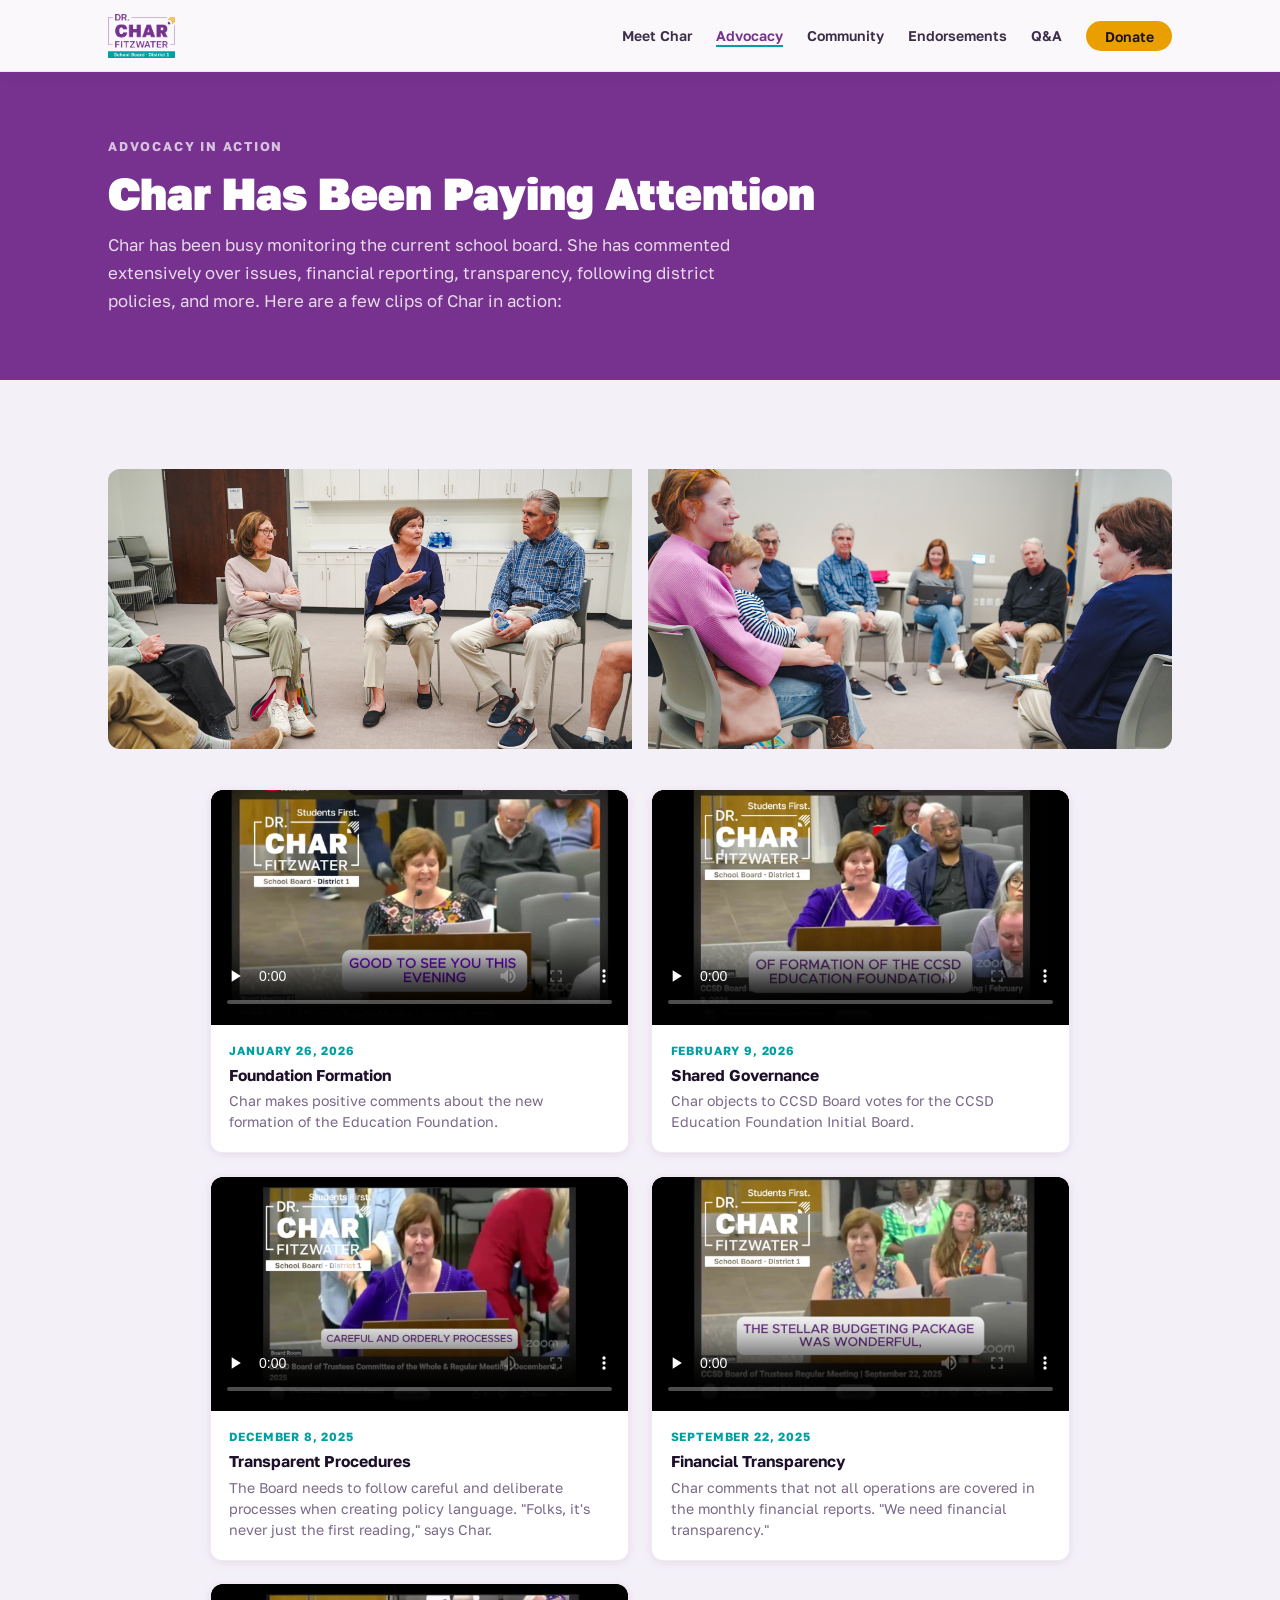
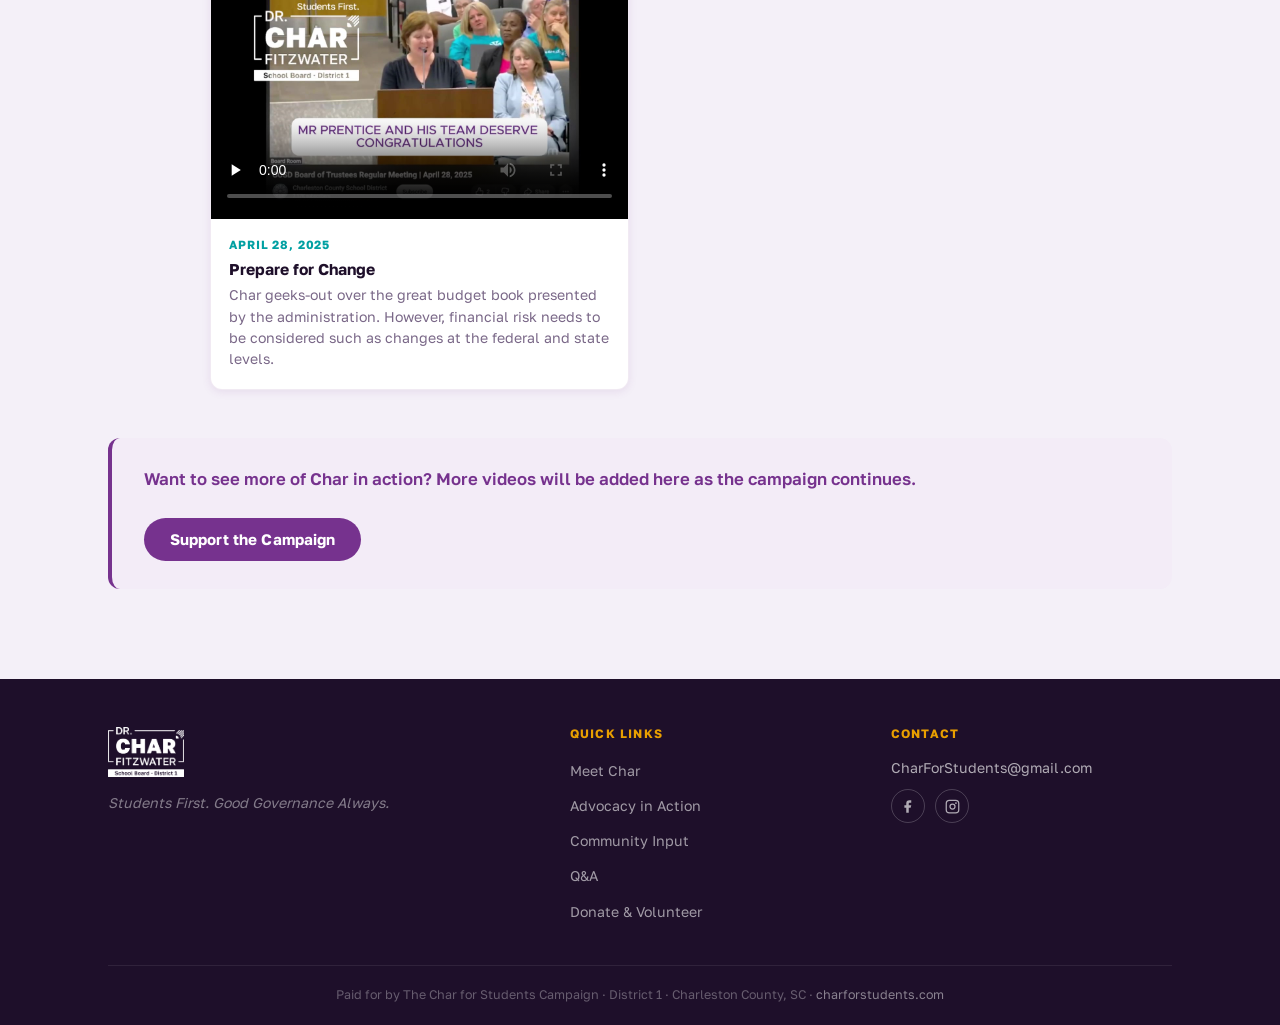
==== commit b1a3f8a5: "uo" ====
--- a/advocacy.html
+++ b/advocacy.html
@@ -36,7 +36,7 @@
   <link rel="preconnect" href="https://fonts.gstatic.com" crossorigin>
   <link href="https://fonts.googleapis.com/css2?family=Golos+Text:wght@400;500;600;700;800;900&display=swap" rel="stylesheet">
 
-  <link rel="stylesheet" href="css/styles.css?v=10">
+  <link rel="stylesheet" href="css/styles.css?v=11">
 
   <!-- Structured Data: BreadcrumbList + Person reference + ItemList of advocacy events -->
   <script type="application/ld+json">
--- a/css/styles.css
+++ b/css/styles.css
@@ -986,30 +986,19 @@
 
 
 /* --------------------------------------------------------------------------
-   Hero entrance animations + photo float
+   Hero entrance animations
    Opacity + translateY only — zero layout impact on any screen size
    -------------------------------------------------------------------------- */
 @keyframes fadeUp {
   from { opacity: 0; transform: translateY(22px); }
   to   { opacity: 1; transform: translateY(0); }
 }
-@keyframes floatPhoto {
-  0%, 100% { transform: translateY(0); }
-  50%       { transform: translateY(-7px); }
-}
-
 /* Staggered entrance for hero text elements */
 .hero-eyebrow  { animation: fadeUp .6s ease both; animation-delay: .1s; }
 .hero-name     { animation: fadeUp .65s ease both; animation-delay: .25s; }
 .hero-tagline  { animation: fadeUp .65s ease both; animation-delay: .4s; }
 .hero-pillars  { animation: fadeUp .65s ease both; animation-delay: .55s; }
 .hero-ctas     { animation: fadeUp .65s ease both; animation-delay: .7s; }
-
-/* Gentle continuous float on the hero photo */
-.hero-photo-frame {
-  animation: floatPhoto 5s ease-in-out infinite;
-  animation-delay: 1.2s;
-}
 
 /* --------------------------------------------------------------------------
    Responsive
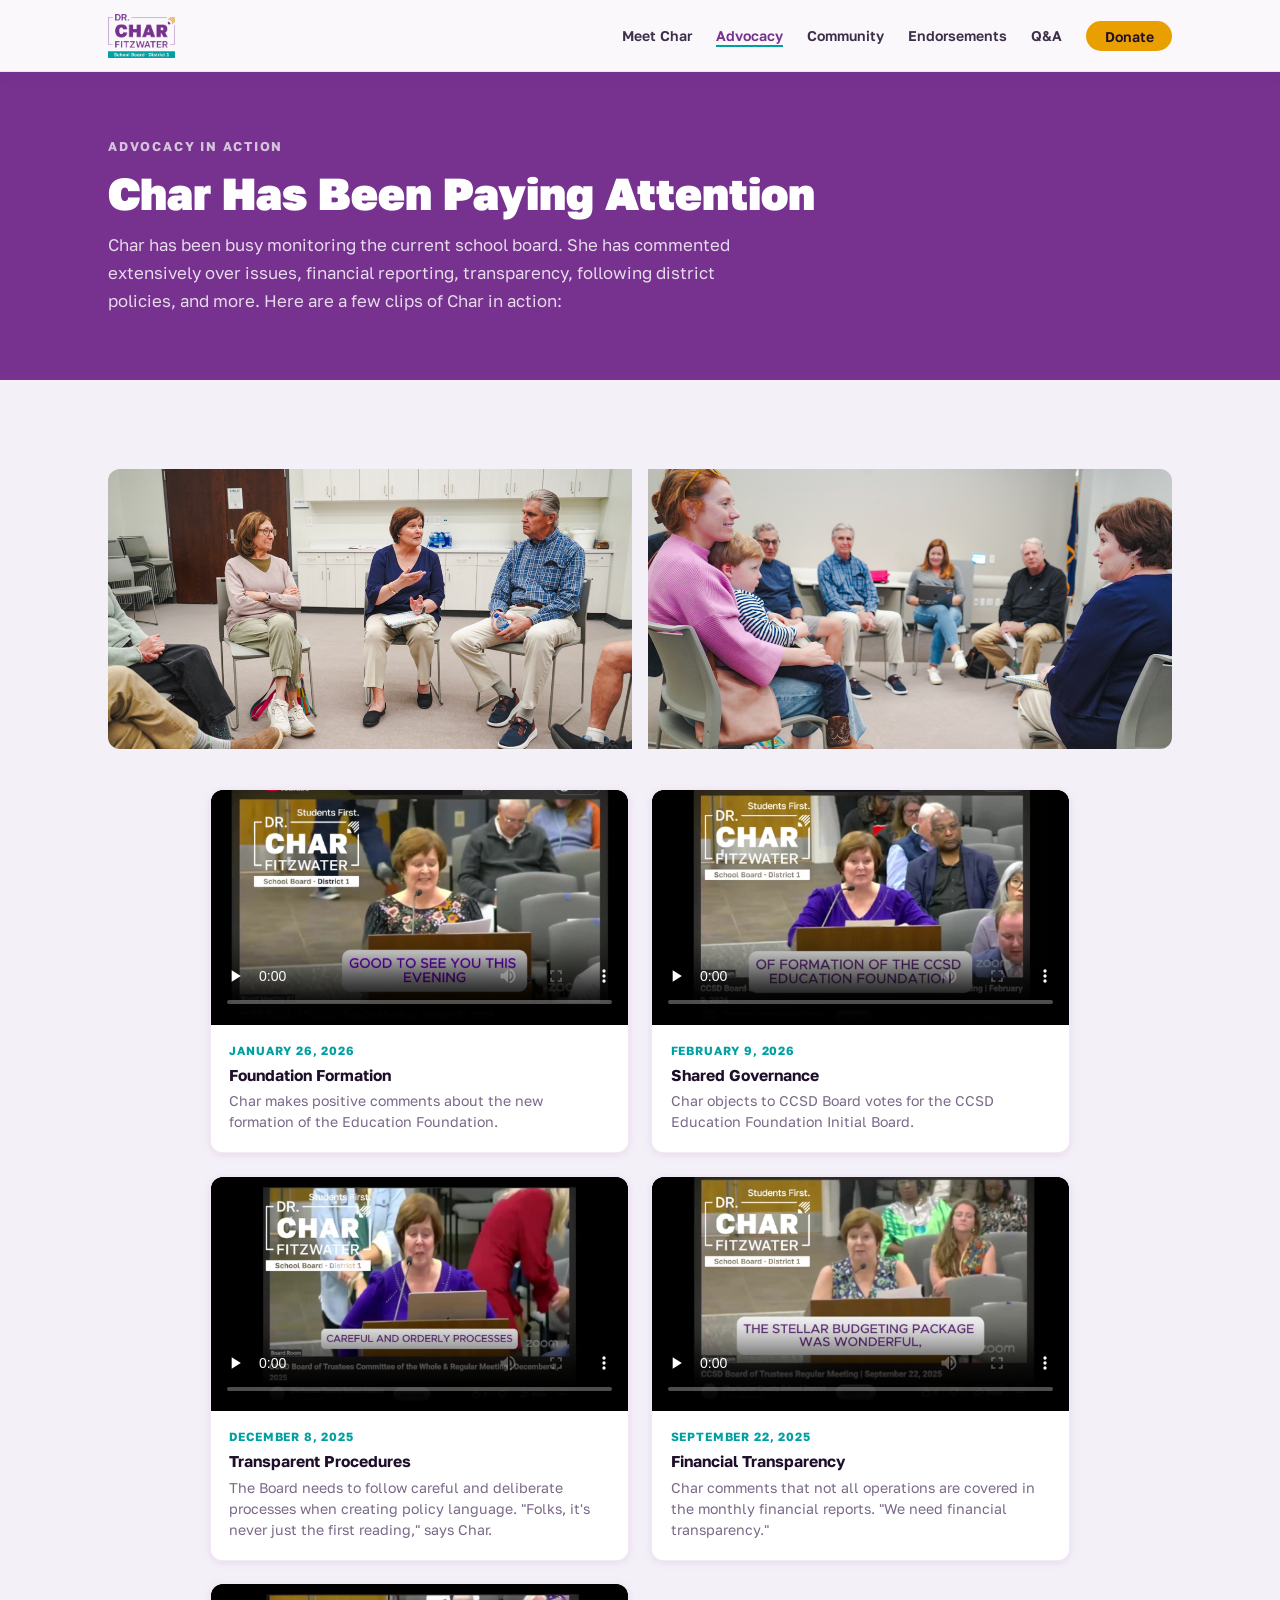
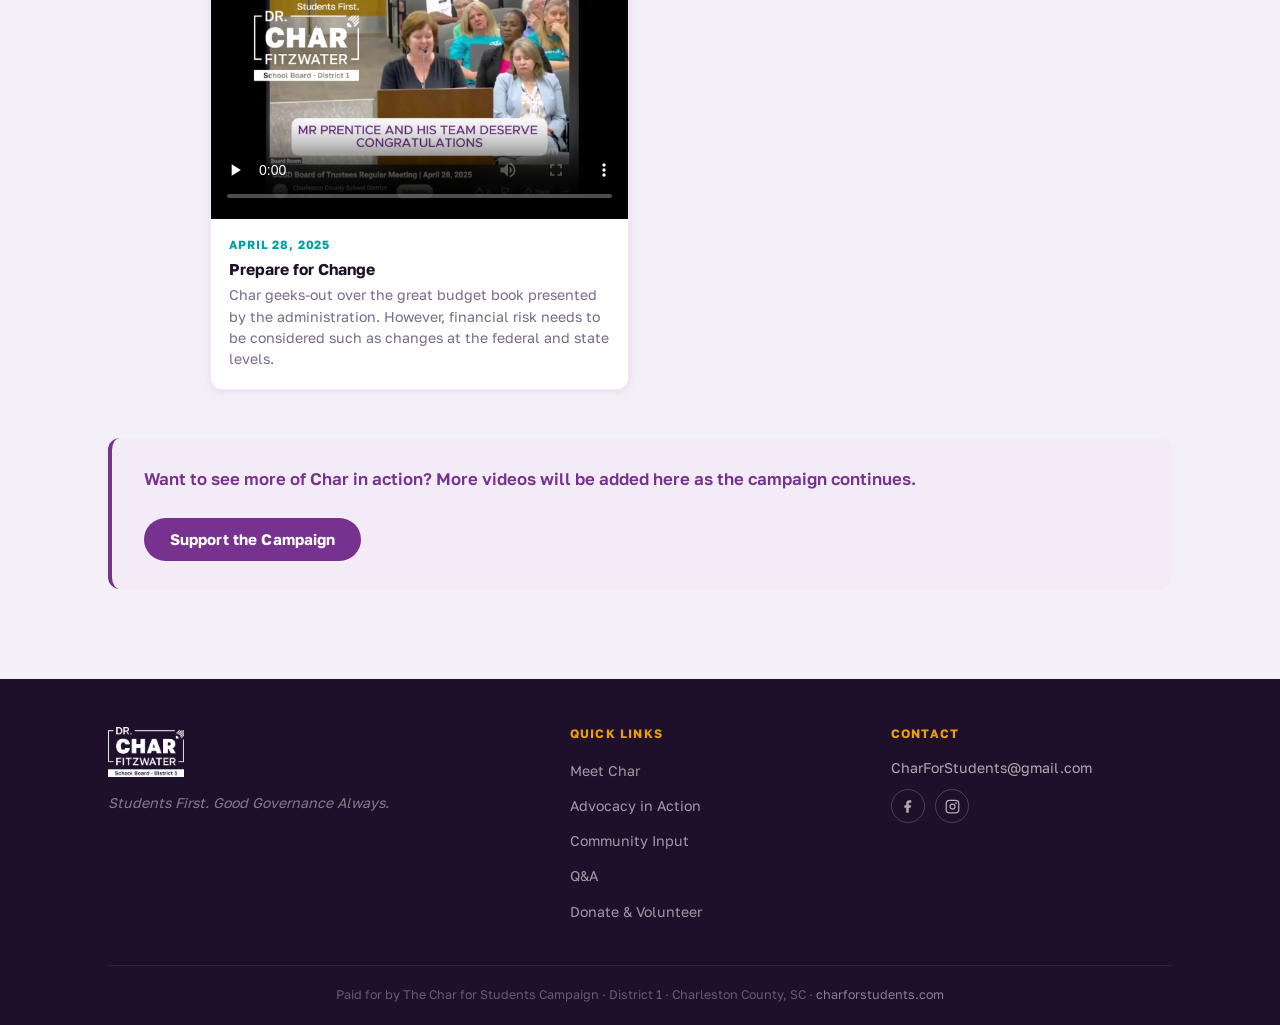
==== commit 281e3f2f: "update" ====
--- a/advocacy.html
+++ b/advocacy.html
@@ -36,7 +36,7 @@
   <link rel="preconnect" href="https://fonts.gstatic.com" crossorigin>
   <link href="https://fonts.googleapis.com/css2?family=Golos+Text:wght@400;500;600;700;800;900&display=swap" rel="stylesheet">
 
-  <link rel="stylesheet" href="css/styles.css?v=11">
+  <link rel="stylesheet" href="css/styles.css?v=12">
 
   <!-- Structured Data: BreadcrumbList + Person reference + ItemList of advocacy events -->
   <script type="application/ld+json">
@@ -360,6 +360,6 @@
     </div>
   </footer>
 
-  <script src="js/script.js?v=4" defer></script>
+  <script src="js/script.js?v=5" defer></script>
 </body>
 </html>
--- a/css/styles.css
+++ b/css/styles.css
@@ -1201,112 +1201,6 @@
 }
 
 /* --------------------------------------------------------------------------
-   Event Popup
-   -------------------------------------------------------------------------- */
-.event-popup-overlay {
-  position: fixed;
-  inset: 0;
-  z-index: 2000;
-  background: rgba(30, 15, 42, .6);
-  backdrop-filter: blur(4px);
-  display: flex;
-  align-items: center;
-  justify-content: center;
-  padding: 1.25rem;
-  opacity: 0;
-  transition: opacity .3s ease;
-}
-.event-popup-overlay:not([hidden]) {
-  opacity: 1;
-}
-.event-popup-overlay[hidden] {
-  display: none;
-}
-
-.event-popup-card {
-  background: var(--white);
-  border-radius: var(--radius-lg);
-  padding: 2rem 1.75rem 1.75rem;
-  max-width: 400px;
-  width: 100%;
-  position: relative;
-  box-shadow: var(--shadow-lg), 0 0 0 4px rgba(233,159,0,.18);
-  border-top: 5px solid var(--gold);
-  transform: translateY(12px);
-  transition: transform .3s ease;
-}
-.event-popup-overlay:not([hidden]) .event-popup-card {
-  transform: translateY(0);
-}
-
-.event-popup-close {
-  position: absolute;
-  top: .9rem; right: .9rem;
-  width: 32px; height: 32px;
-  border-radius: 50%;
-  background: var(--light-gray);
-  border: none;
-  cursor: pointer;
-  display: flex; align-items: center; justify-content: center;
-  color: var(--text-muted);
-  transition: background var(--transition), color var(--transition);
-}
-.event-popup-close:hover { background: var(--lavender); color: var(--white); }
-.event-popup-close svg { width: 14px; height: 14px; }
-
-.event-popup-eyebrow {
-  font-size: .72rem;
-  font-weight: 700;
-  letter-spacing: .12em;
-  text-transform: uppercase;
-  color: var(--teal);
-  margin-bottom: .4rem;
-}
-
-.event-popup-title {
-  font-size: 1.45rem;
-  font-weight: 800;
-  color: var(--text-dark);
-  margin-bottom: 1.1rem;
-  line-height: 1.2;
-  padding-right: 2rem;
-}
-
-.event-popup-details {
-  display: flex;
-  flex-direction: column;
-  gap: .6rem;
-  margin-bottom: 1.4rem;
-}
-
-.event-detail-row {
-  display: flex;
-  align-items: center;
-  gap: .65rem;
-  font-size: .92rem;
-  color: var(--text-body);
-}
-.event-detail-row svg {
-  flex-shrink: 0;
-  width: 17px; height: 17px;
-  color: var(--purple);
-}
-
-.event-popup-cta {
-  display: block;
-  text-align: center;
-  margin-bottom: .85rem;
-}
-
-.event-popup-note {
-  font-size: .8rem;
-  color: var(--text-muted);
-  text-align: center;
-  margin: 0;
-  line-height: 1.5;
-}
-
-/* --------------------------------------------------------------------------
    A11y & Reduced motion
    -------------------------------------------------------------------------- */
 :focus-visible {
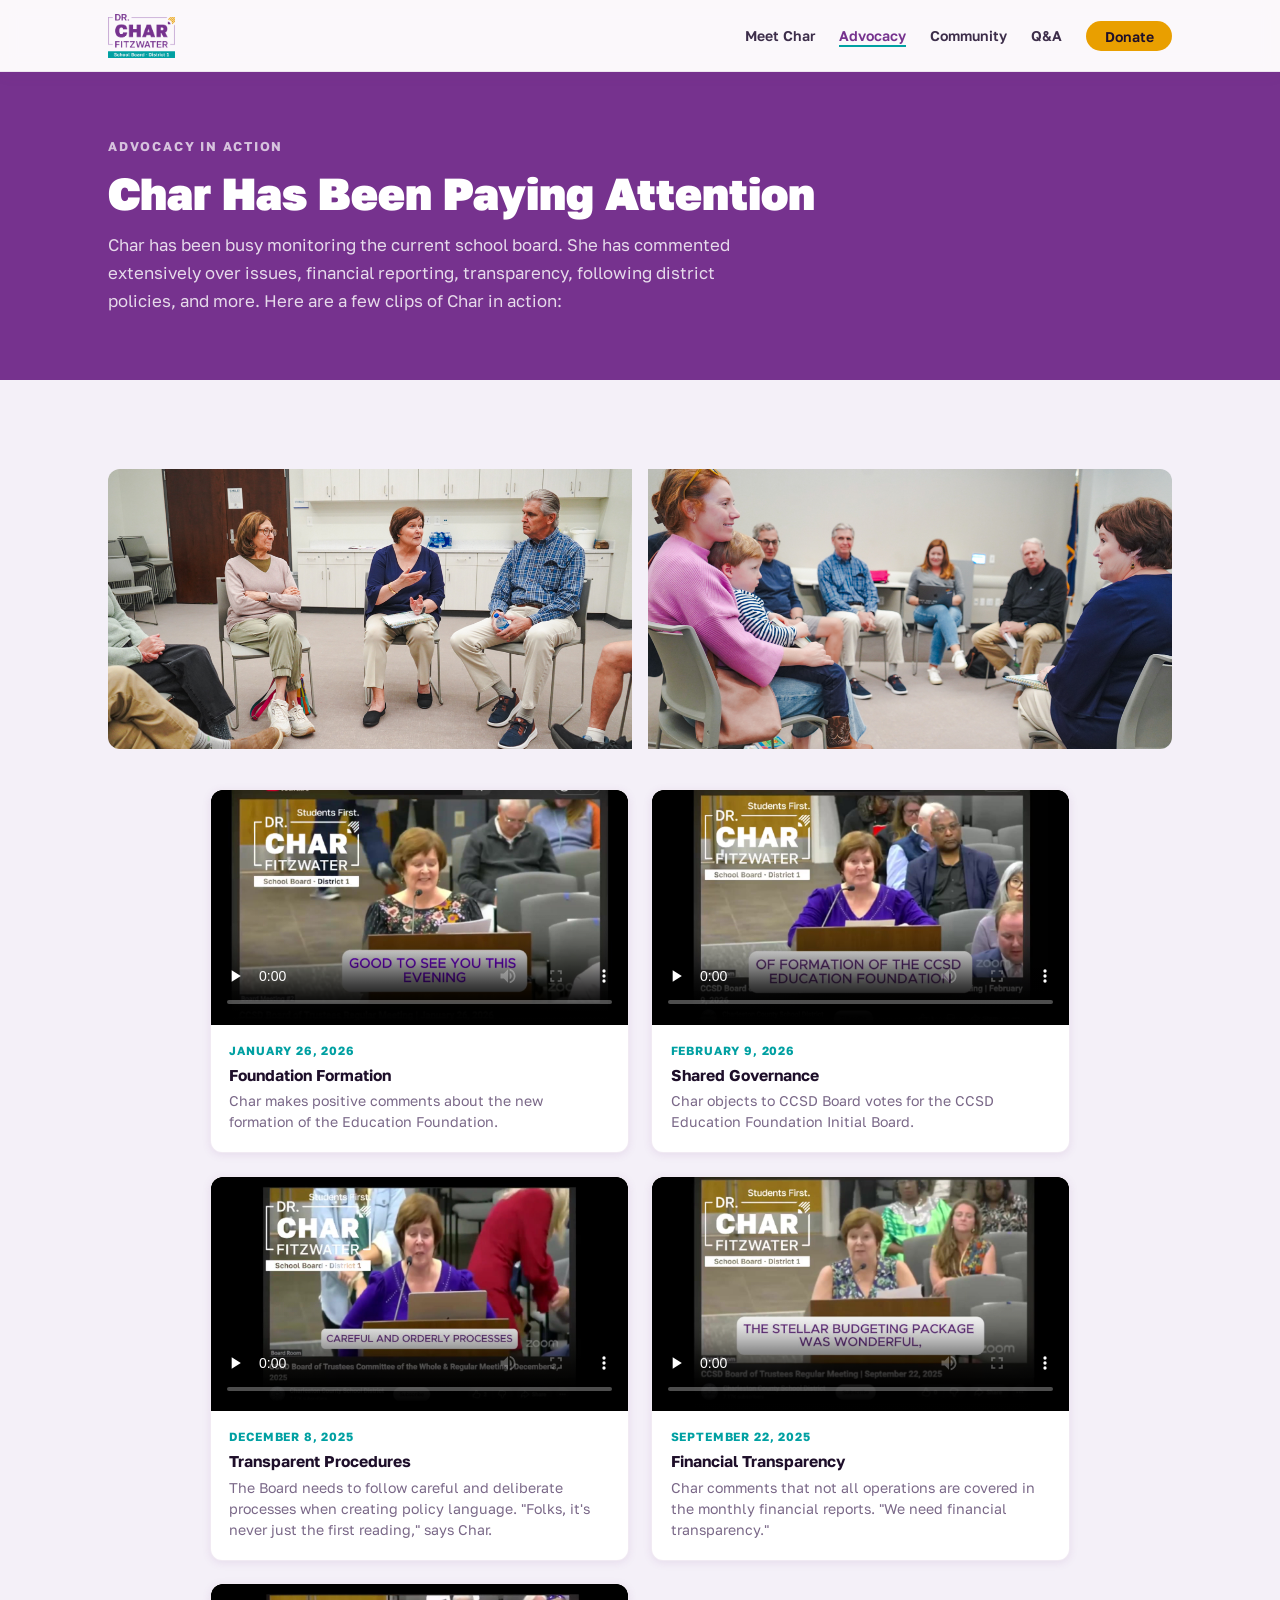
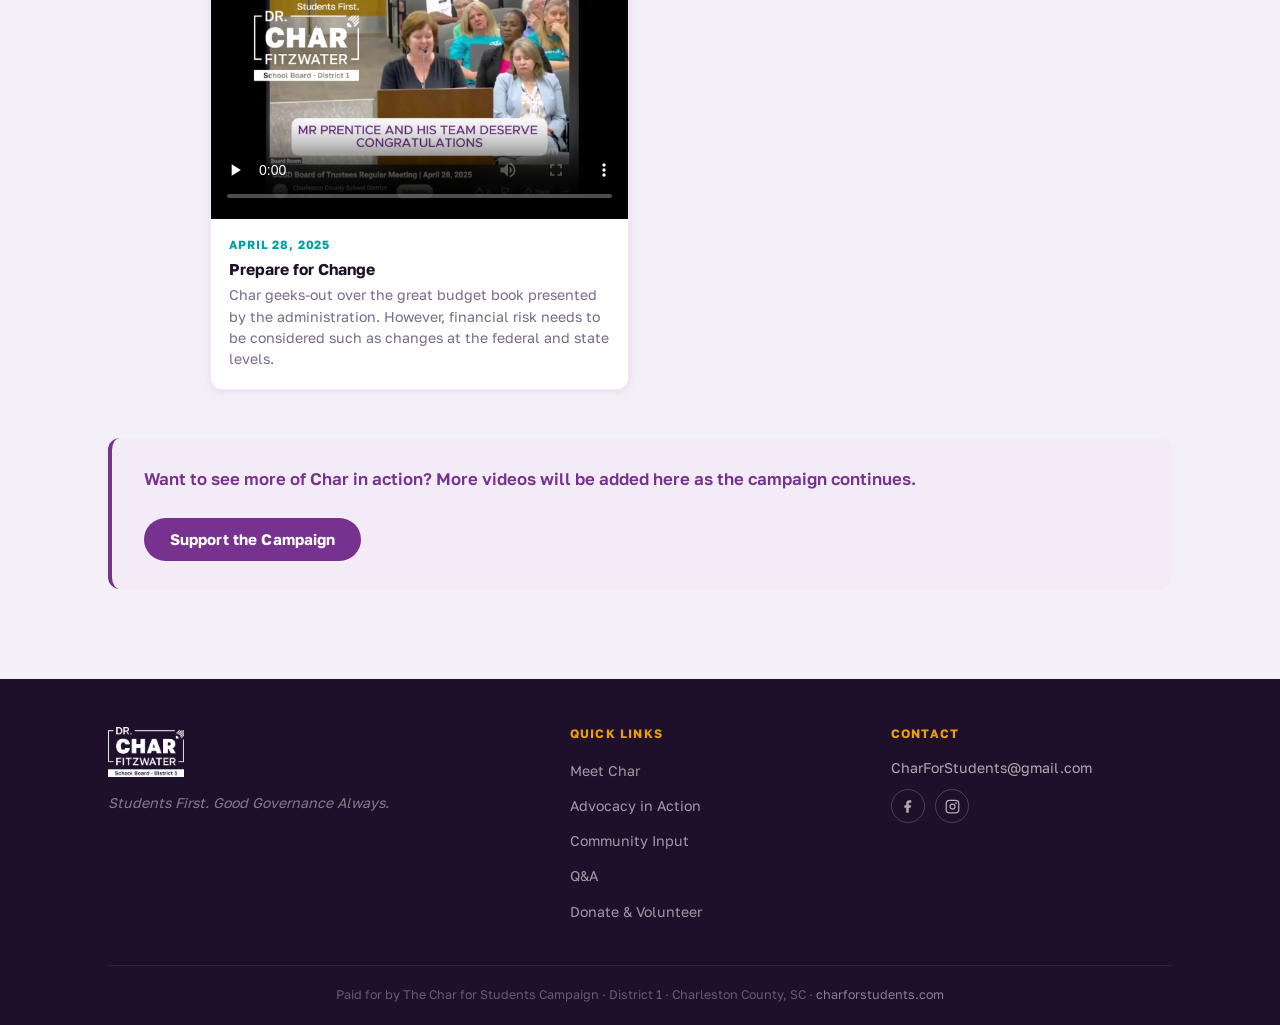
==== commit 9ede8d2b: "Update advocacy.html" ====
--- a/advocacy.html
+++ b/advocacy.html
@@ -180,7 +180,7 @@
         <li><a href="index.html#meet-char">Meet Char</a></li>
         <li><a href="advocacy.html" class="nav-active">Advocacy</a></li>
         <li><a href="index.html#community">Community</a></li>
-        <li><a href="endorsements.html">Endorsements</a></li>
+        <!-- <li><a href="endorsements.html">Endorsements</a></li> -->
         <li><a href="index.html#faq">Q&amp;A</a></li>
         <li><a href="index.html#donate" class="nav-donate-btn">Donate</a></li>
       </ul>
